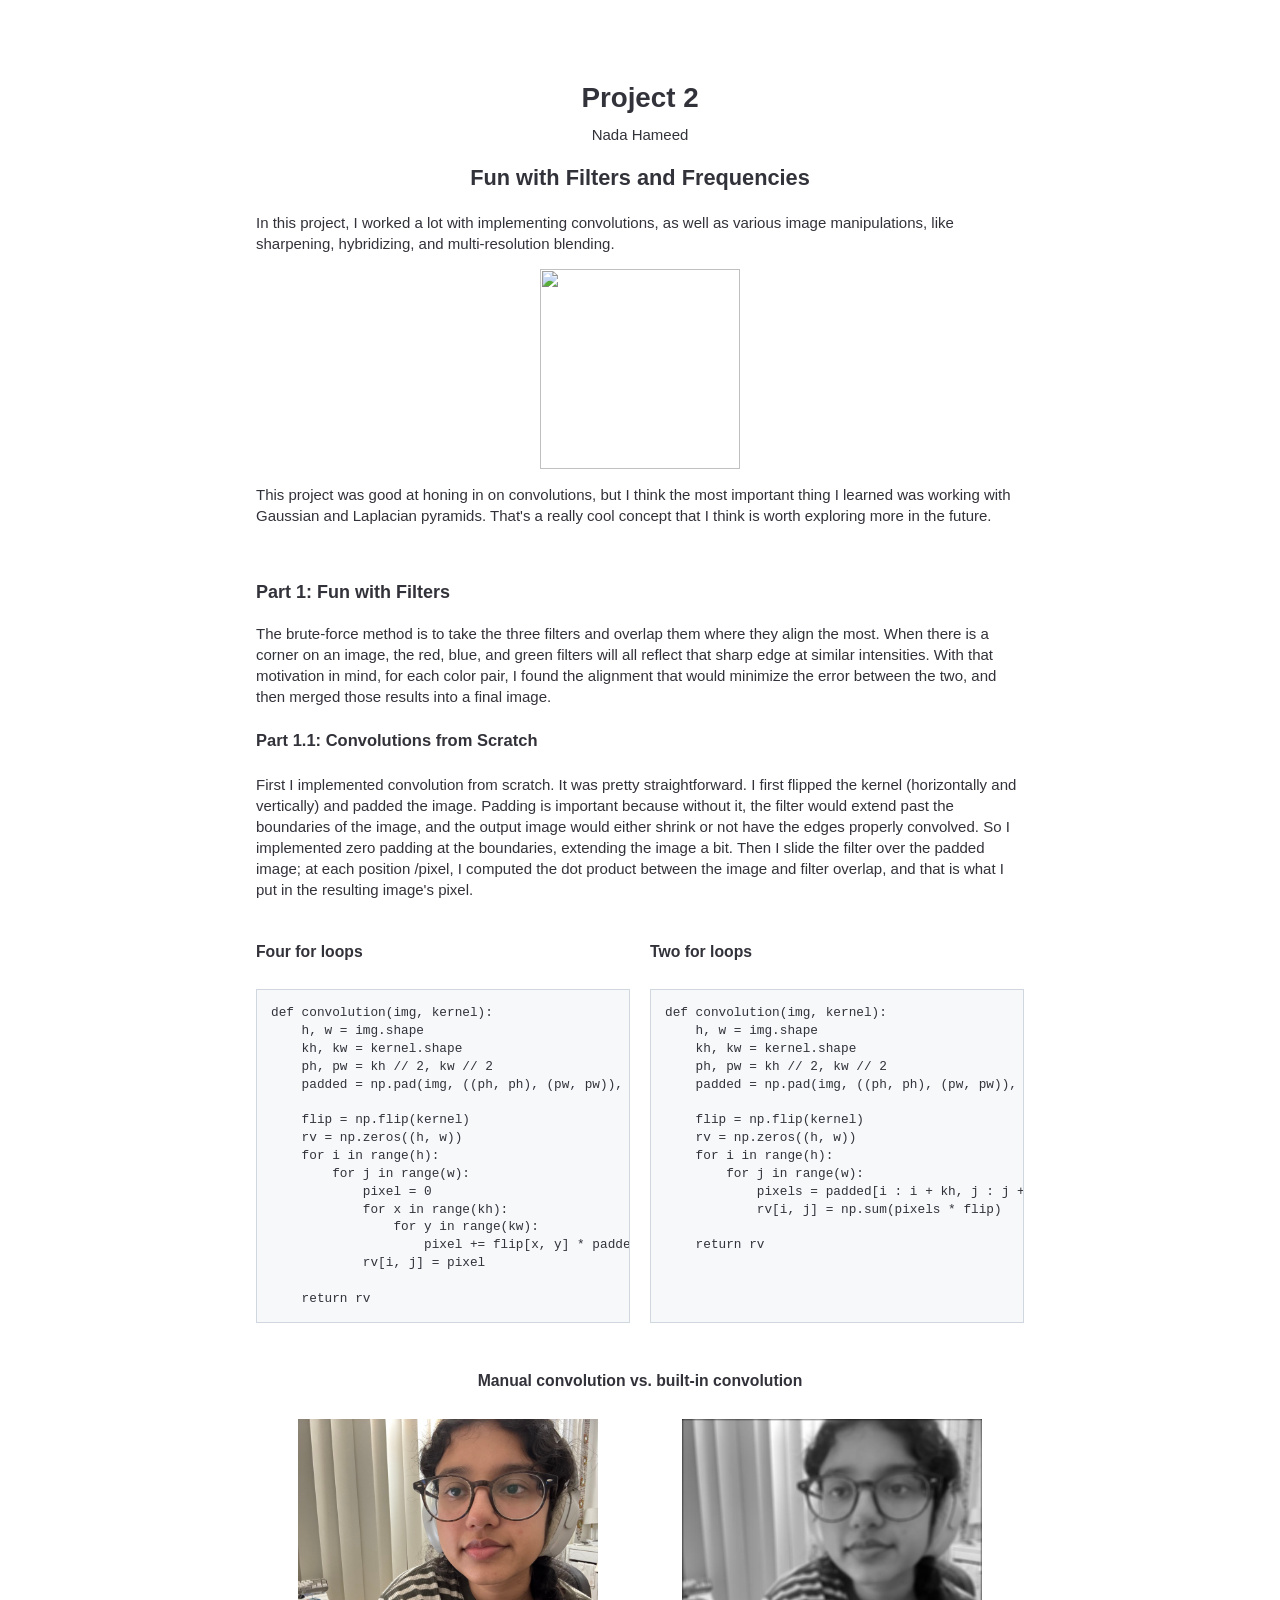
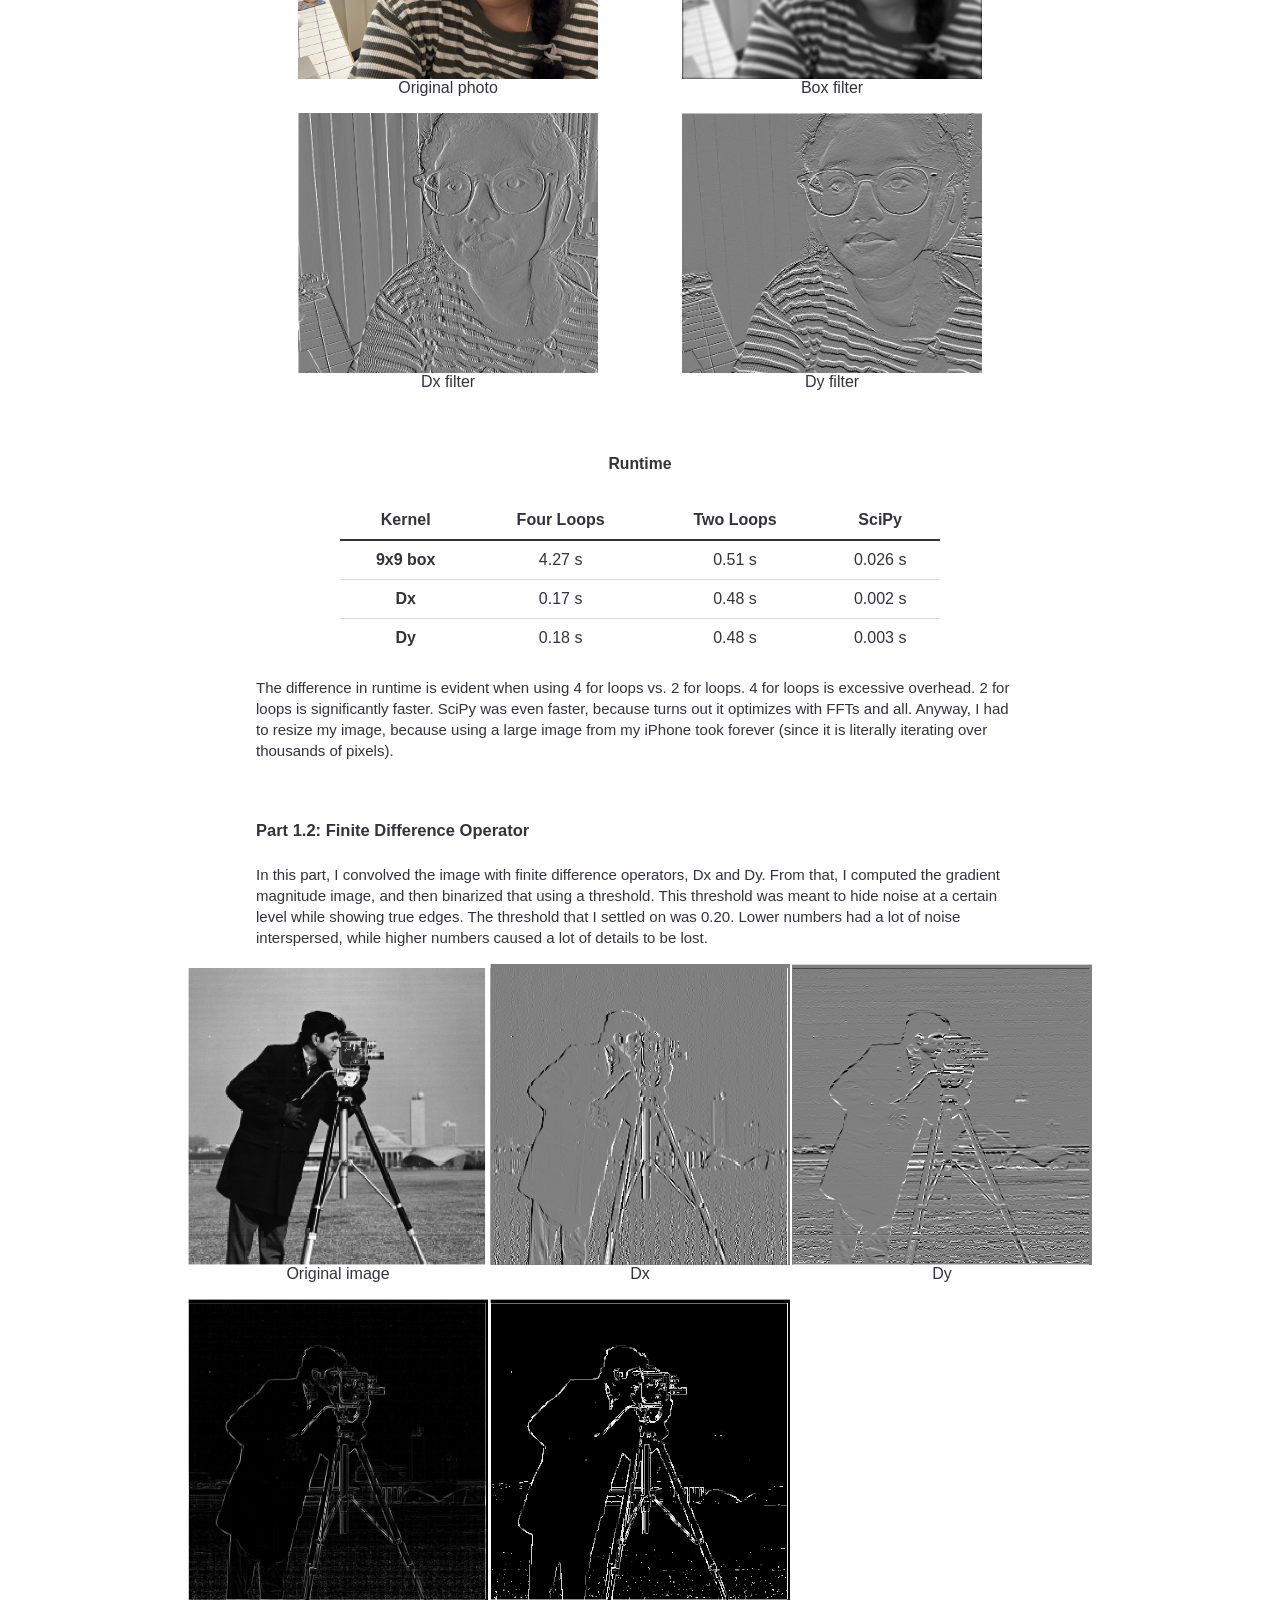
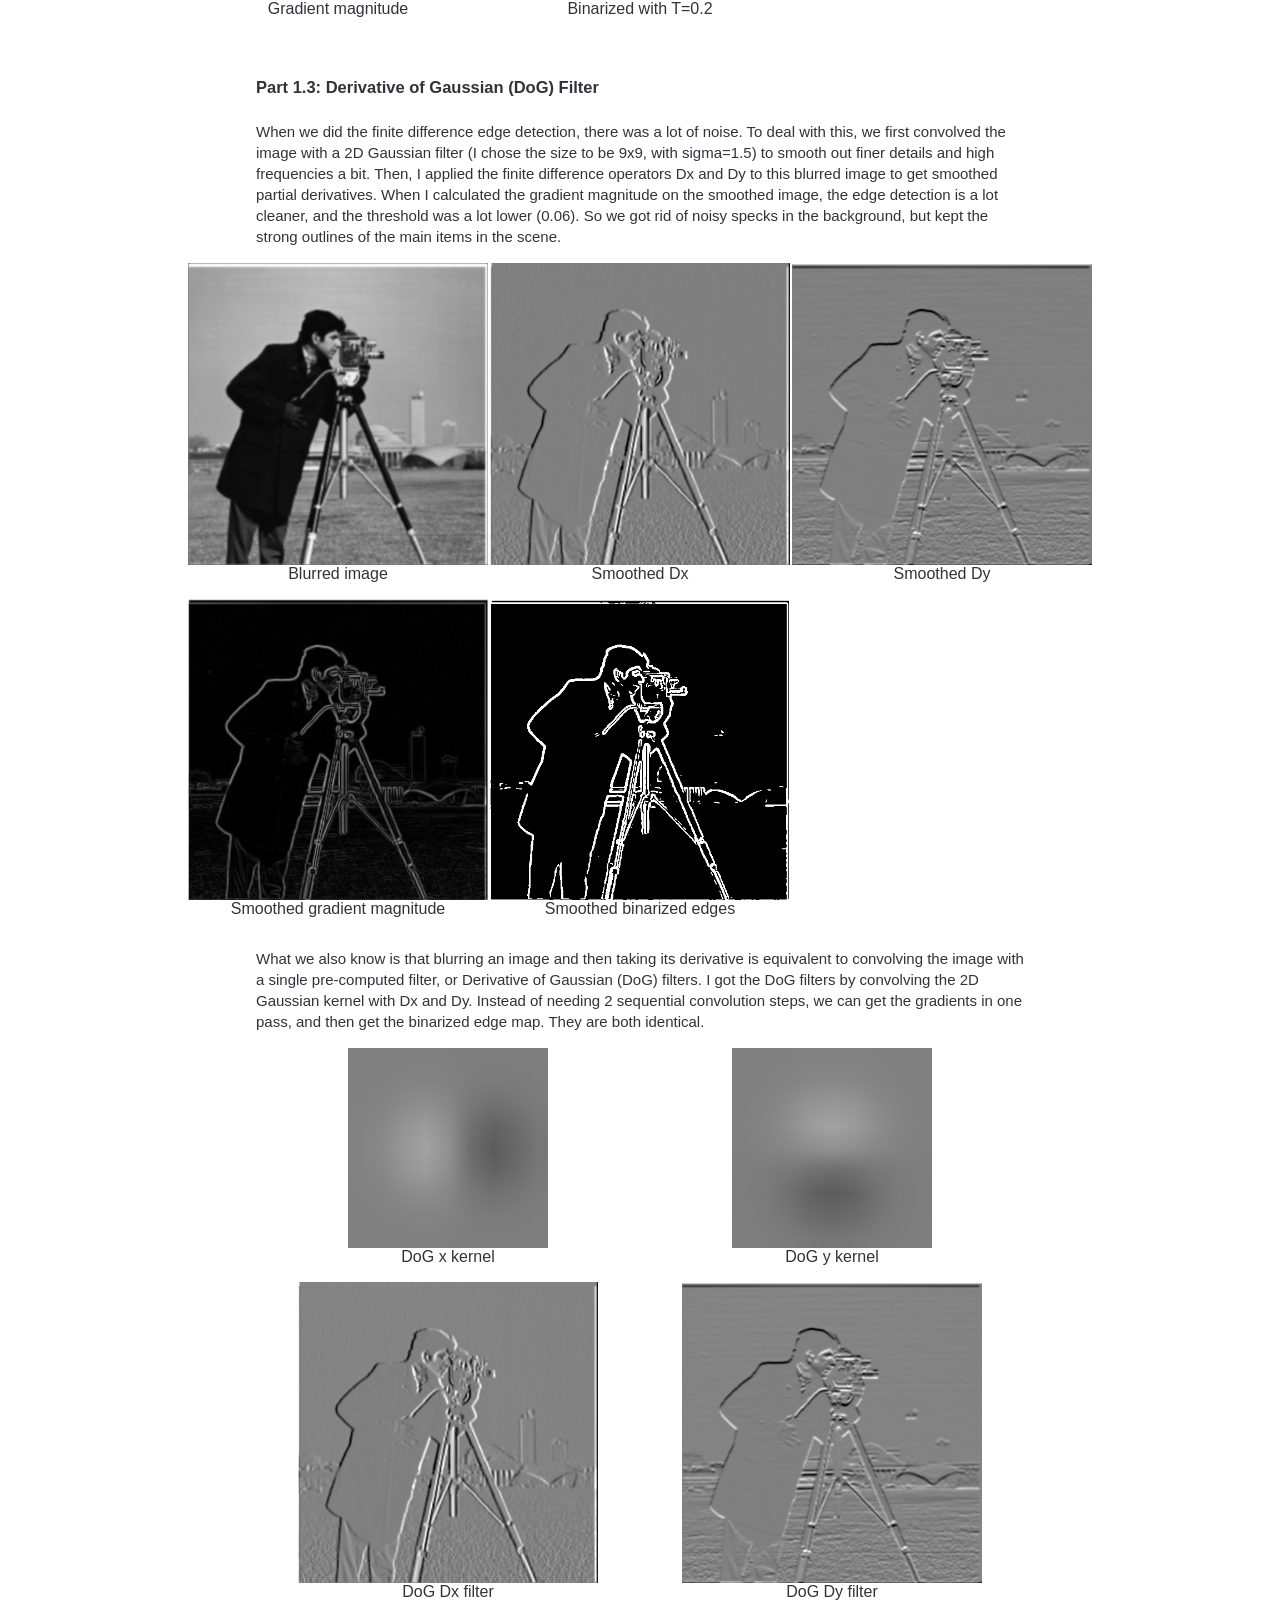
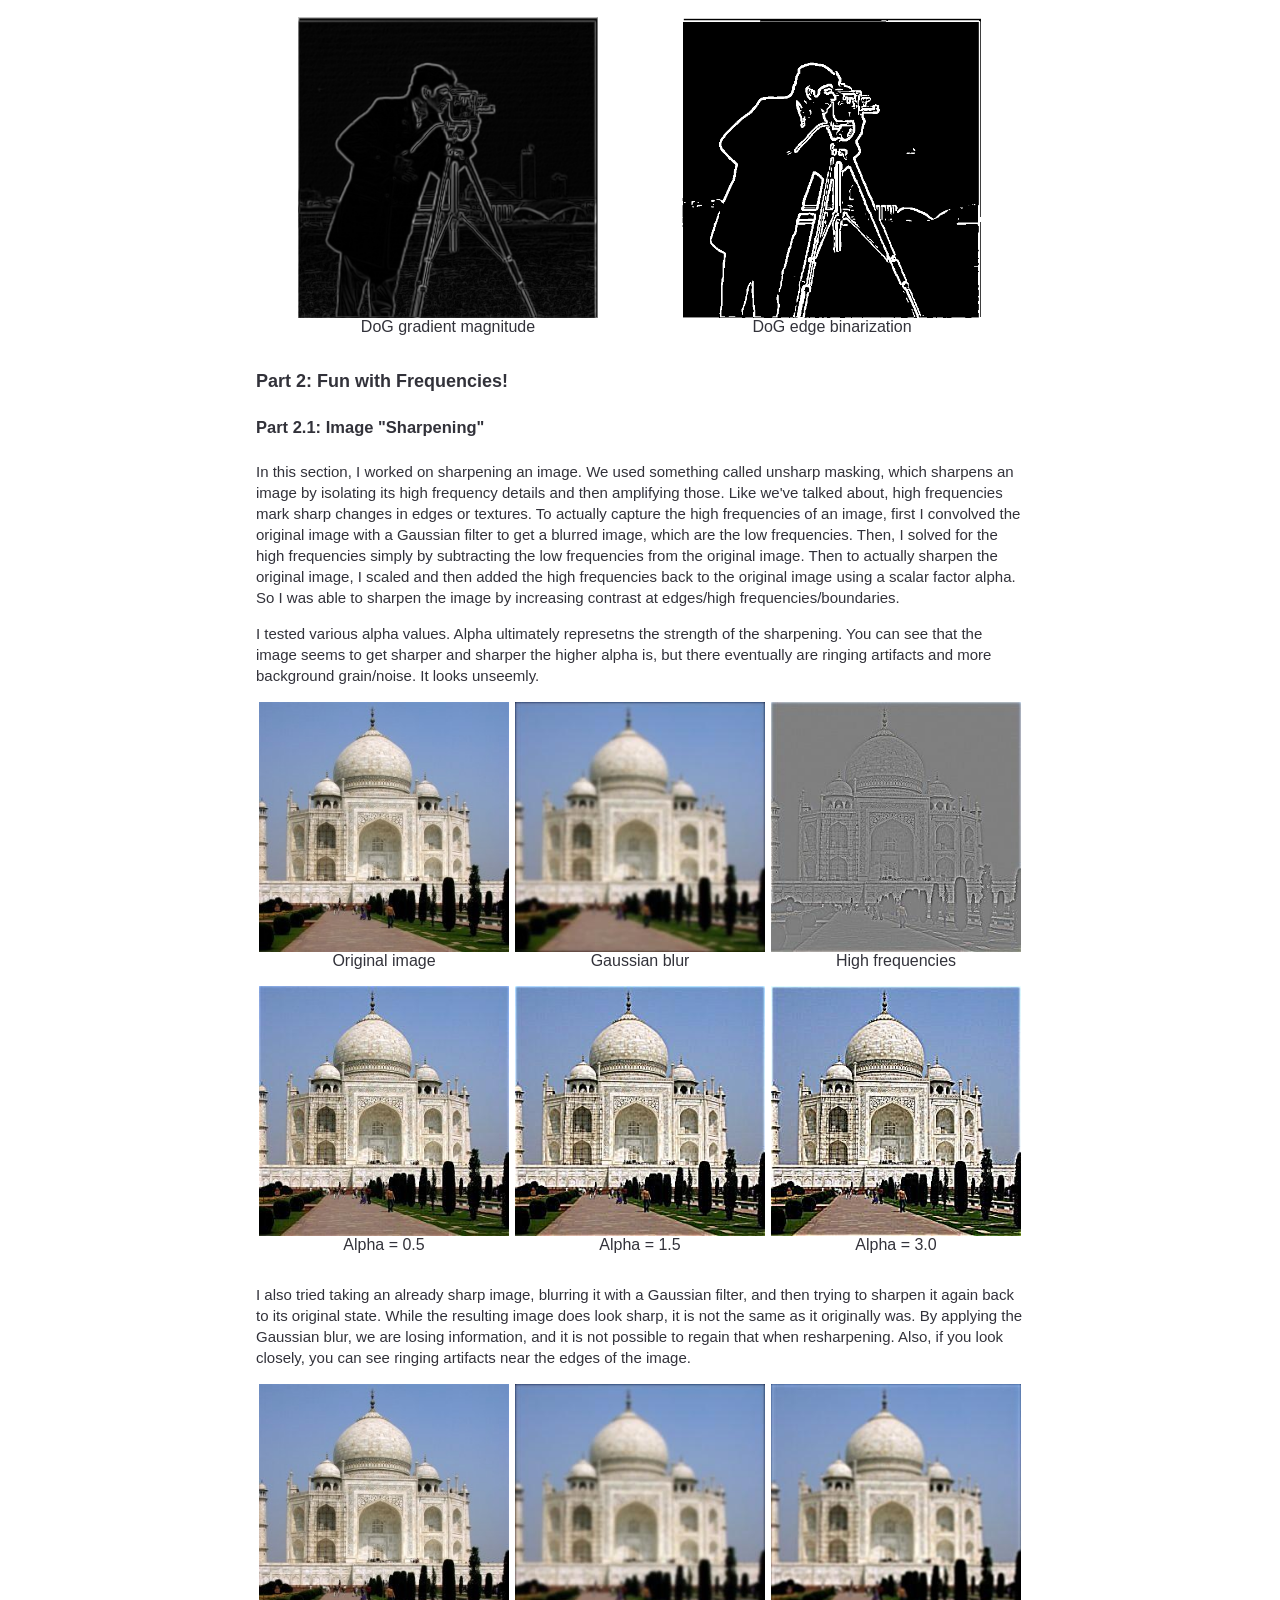
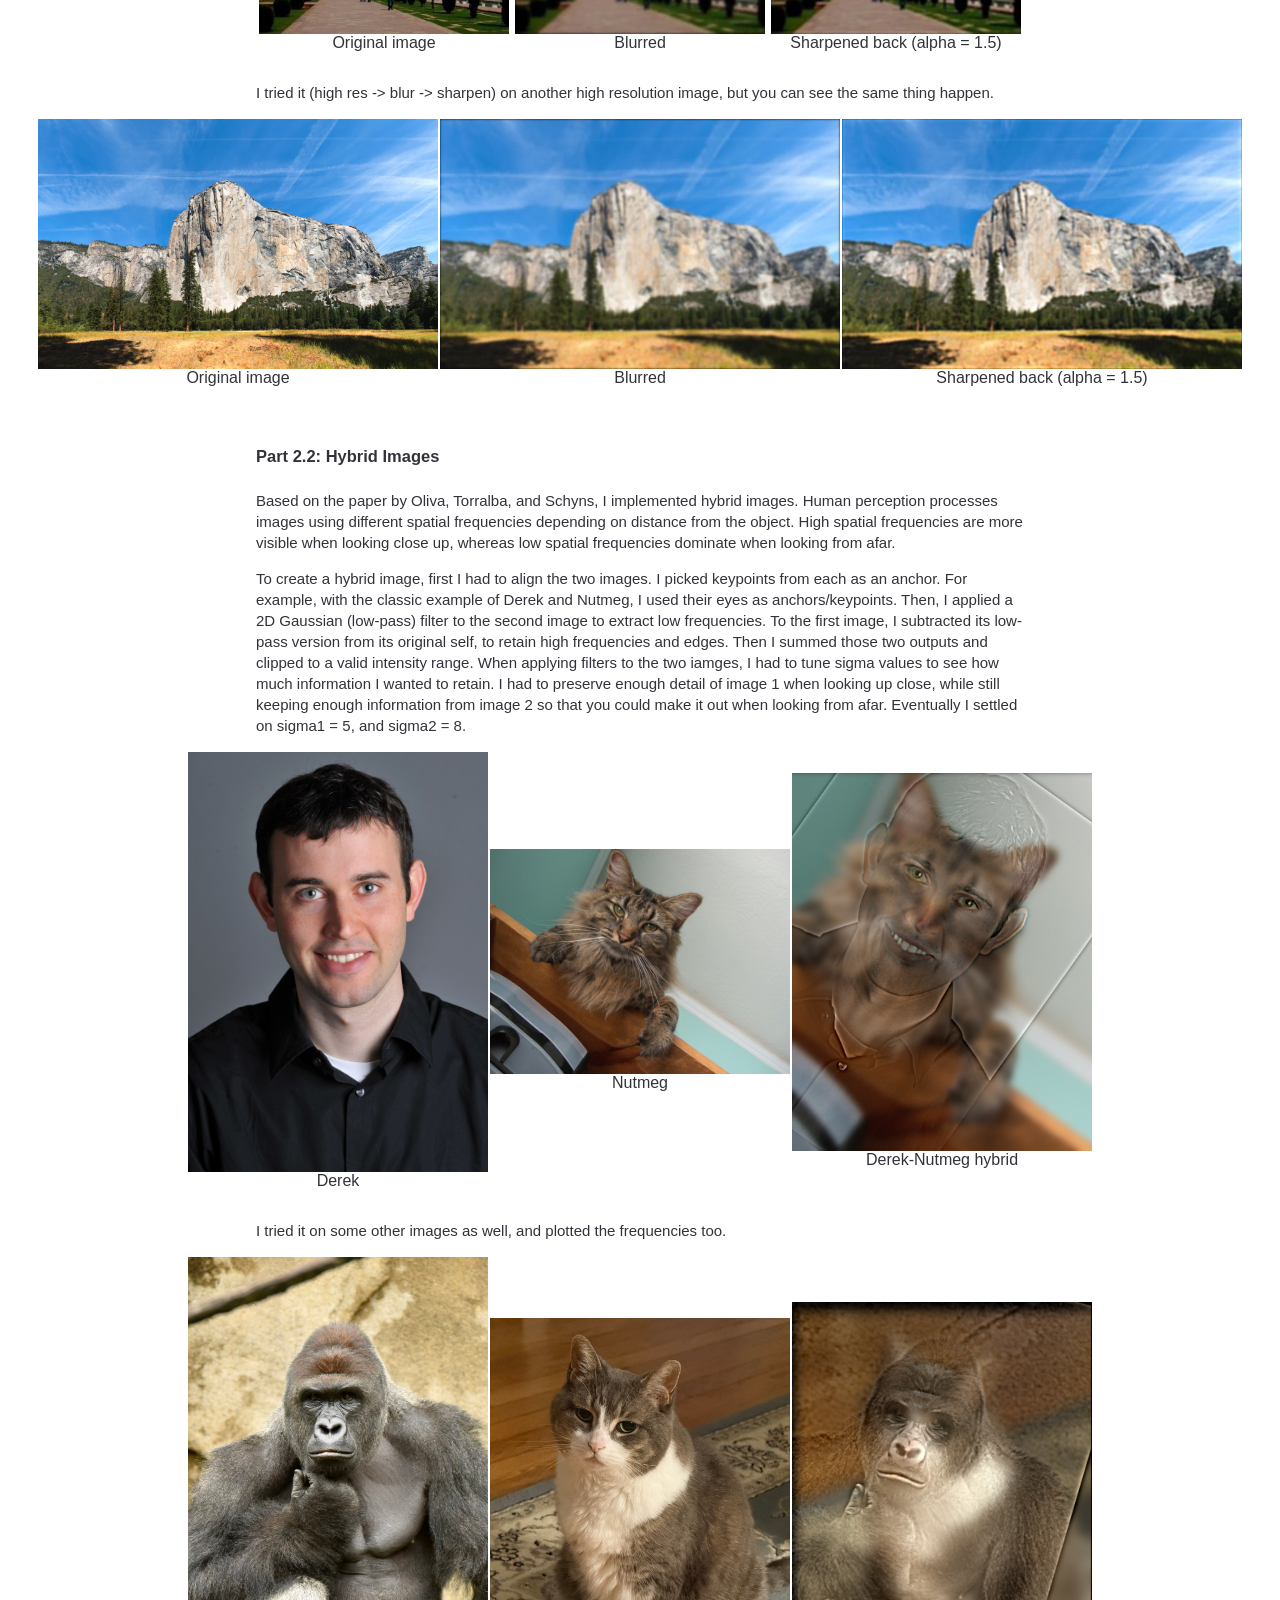
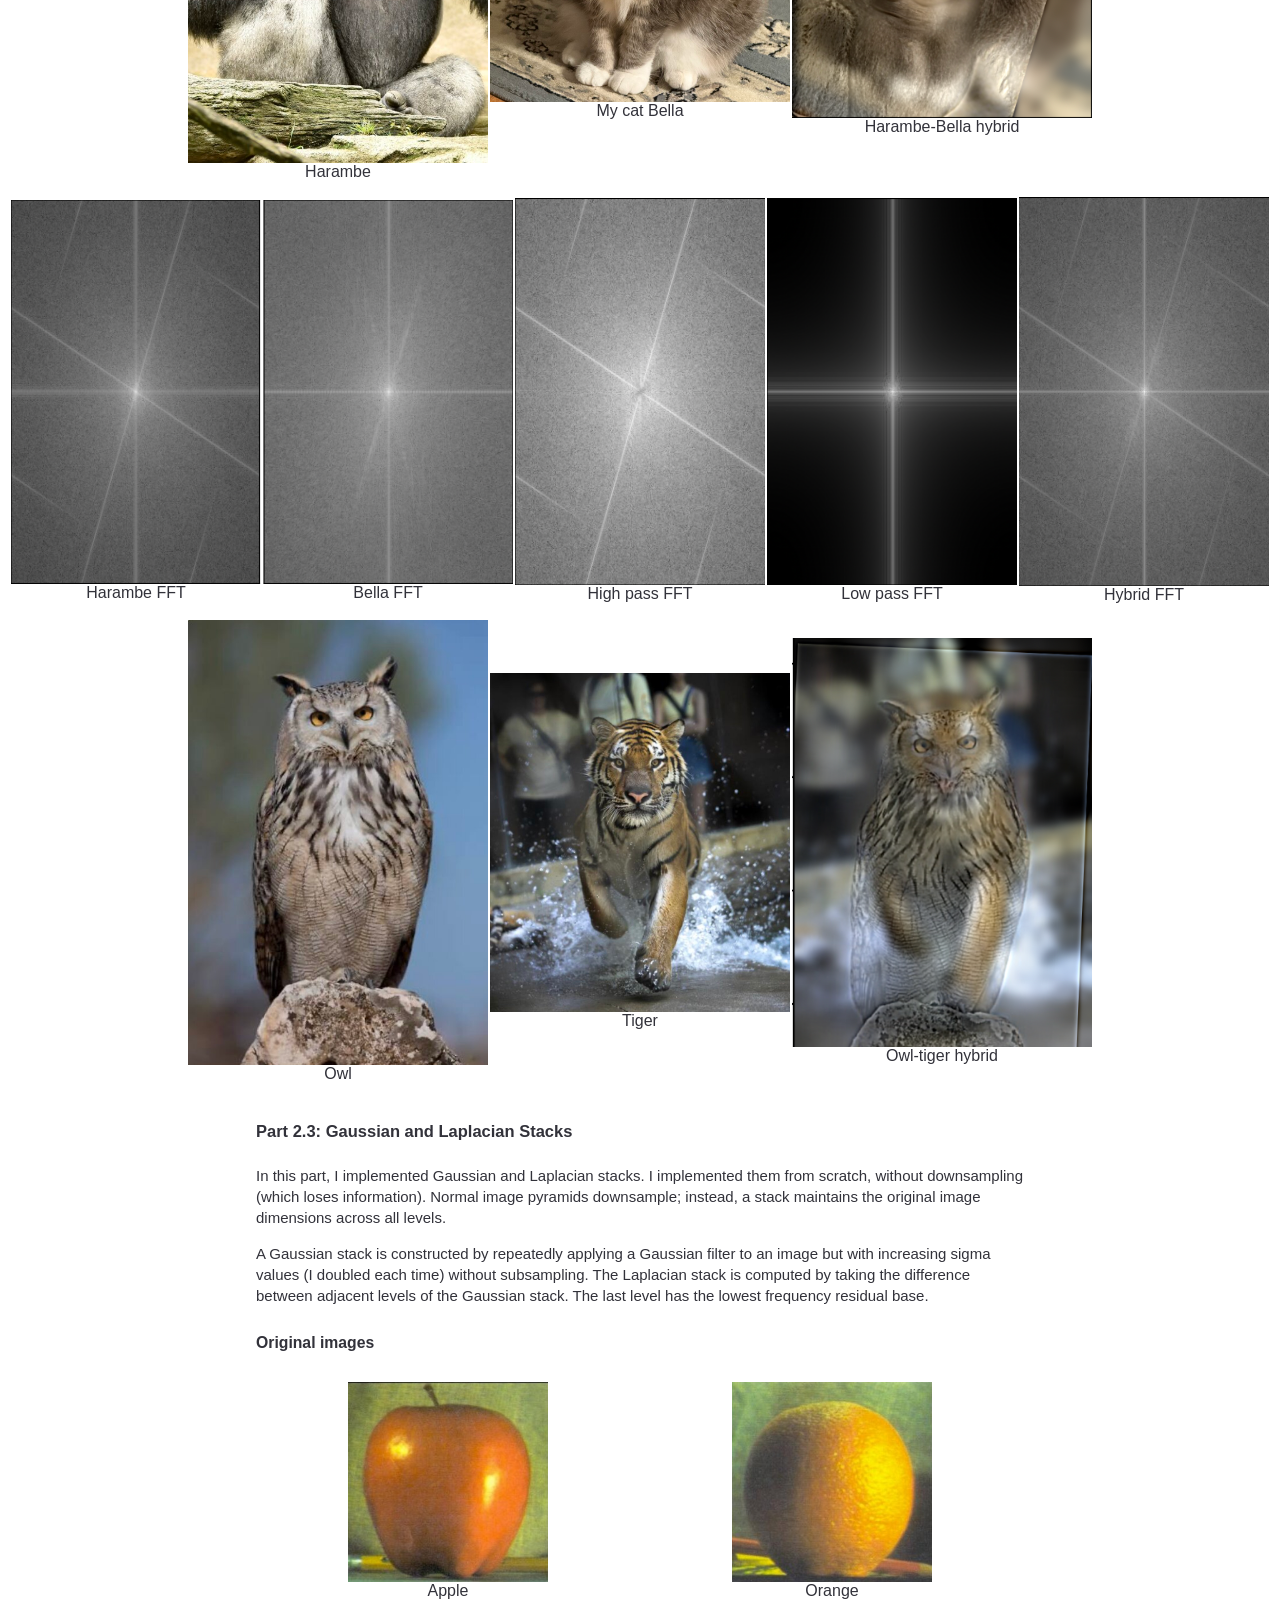
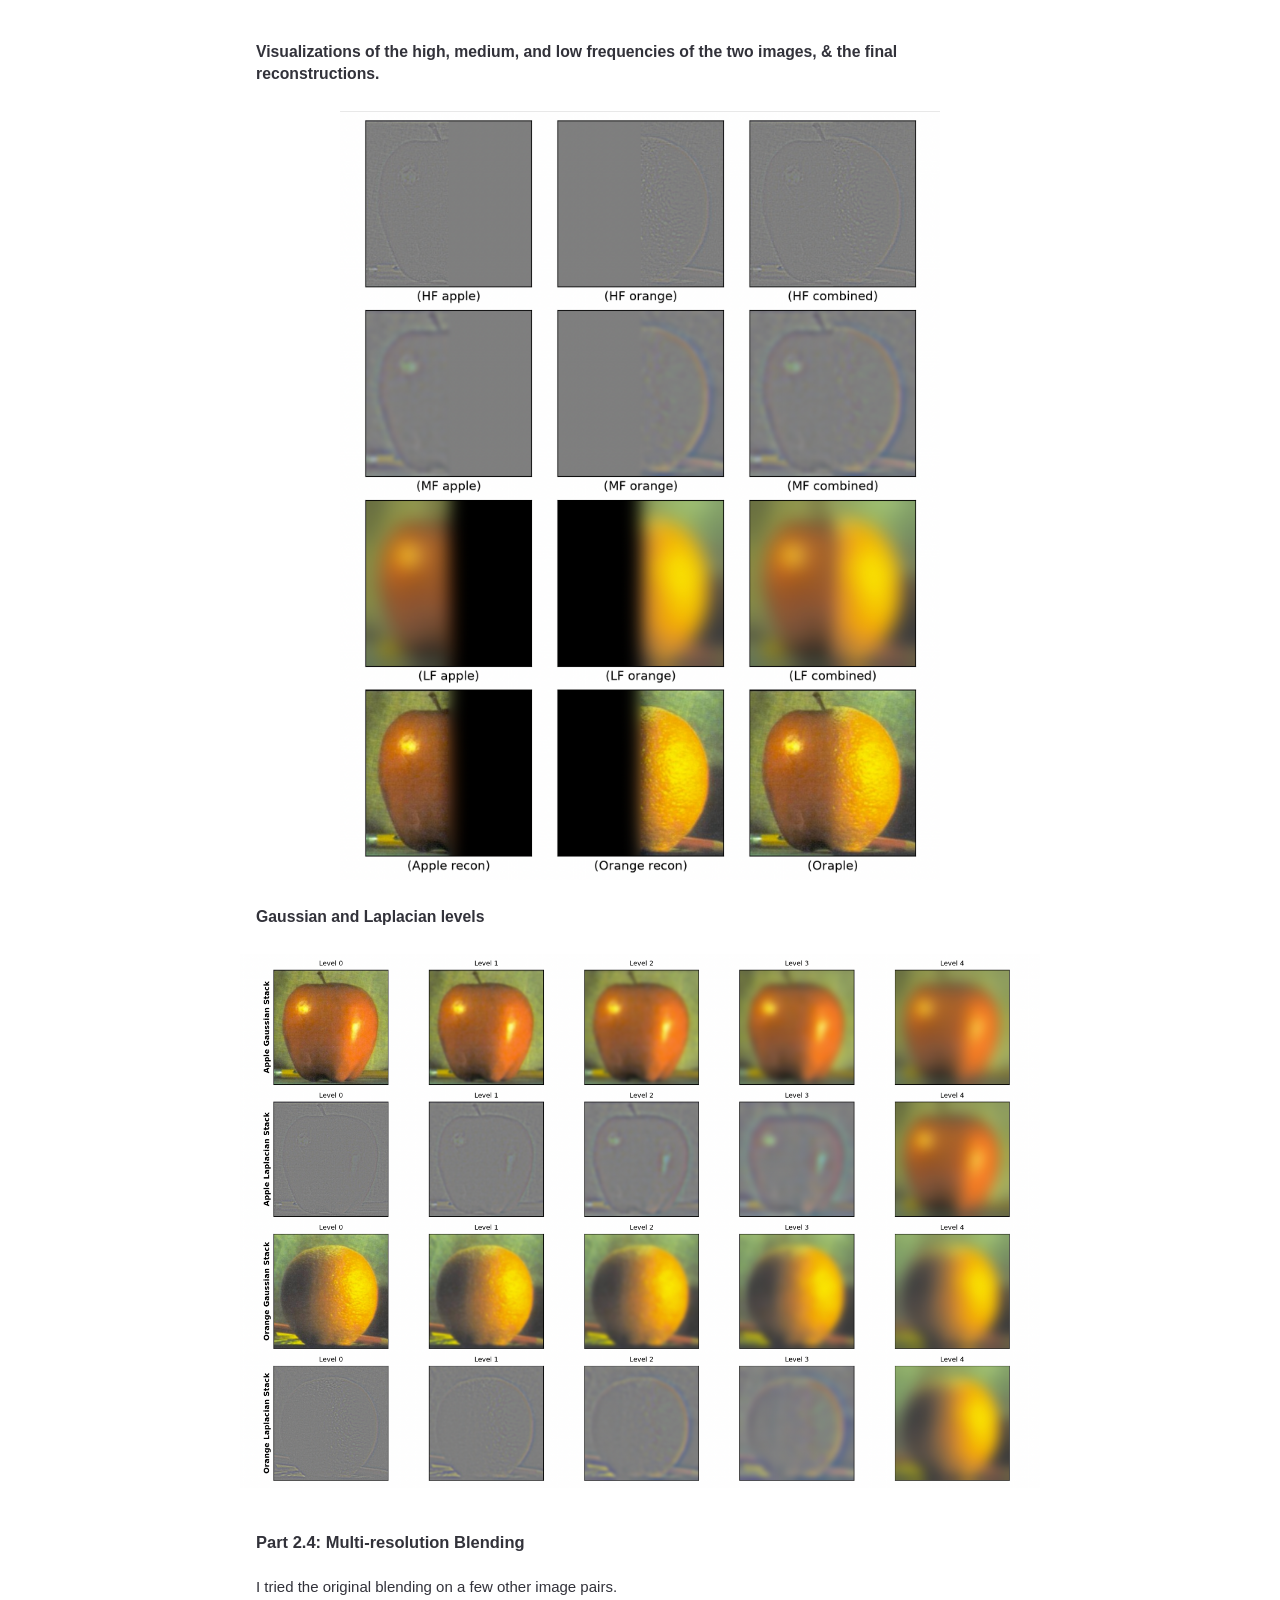
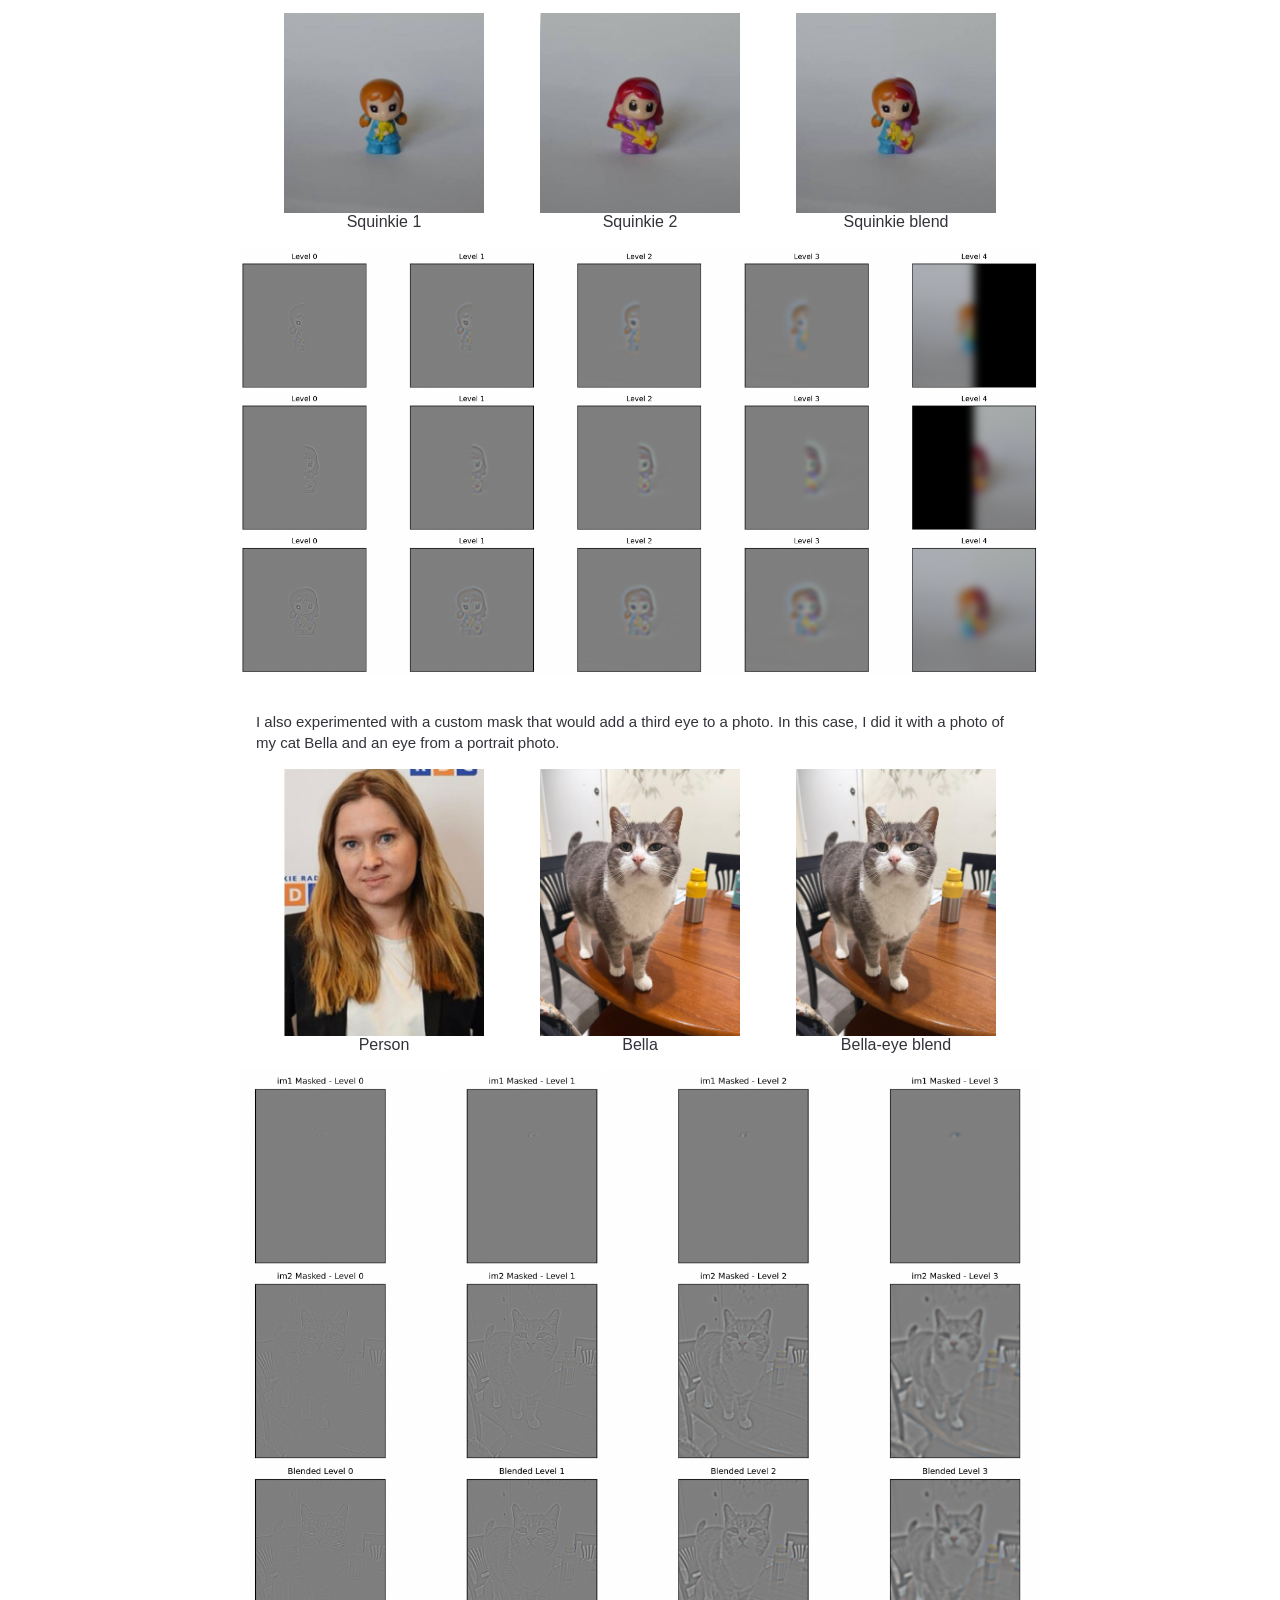
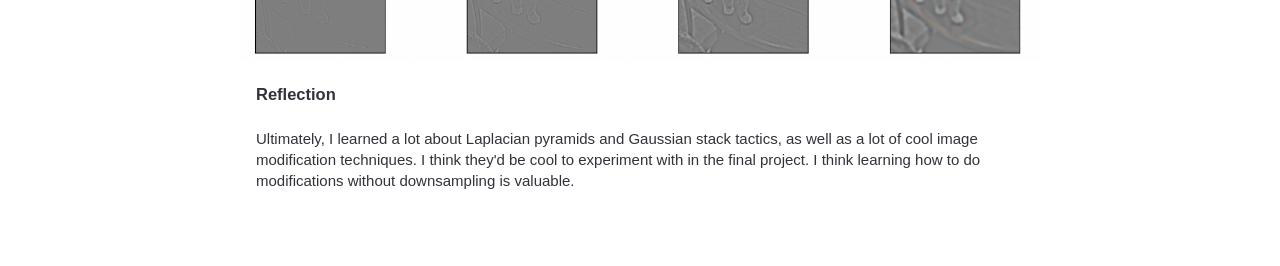
==== proj2/index.html @ ba97e649 "2" ====
<html>
    <head>
        <link rel="stylesheet" href="../styles.css">
        <style>

			.container {
				margin: 0 auto;
				padding: 60px 20%;
			}

			figure {
				text-align: center;
			}

			img {
				display: inline-block;
			}

		</style>
    </head>

    <body>
        <div class="container">
            <h1>Project 2</h1>
            <p class="author">Nada Hameed</p>
            <h2>Fun with Filters and Frequencies</h2>

            <p>In this project, I worked a lot with implementing convolutions, 
                as well as various image manipulations, like sharpening, 
                hybridizing, and multi-resolution blending.
            </p>

            <div style="display: flex; justify-content: center;">
                <img src="images/tobolsk.jpg" width="200px" />
            </div>

            <p>This project was good at honing in on convolutions, but I 
                think the most important thing I learned was working with 
                Gaussian and Laplacian pyramids. That's a really cool concept 
                that I think is worth exploring more in the future.
            </p>

            <br>
            
            <div>
                <h3>Part 1: Fun with Filters</h3>

                <p>The brute-force method is to take the three filters and overlap them 
                    where they align the most. When there is a corner on an image, the red, 
                    blue, and green filters will all reflect that sharp edge at similar 
                    intensities. With that motivation in mind, for each color pair, I found the 
                    alignment that would minimize the error between the two, and then merged 
                    those results into a final image.
                </p>

                <h4>Part 1.1: Convolutions from Scratch</h4>

                <p>First I implemented convolution from scratch. It was pretty 
                    straightforward. I first flipped the kernel (horizontally and 
                    vertically) and padded the image. 
                    Padding is important because without it, the filter would 
                    extend past the boundaries of the image, and the output image 
                    would either shrink or not have the edges properly convolved. So 
                    I implemented zero padding at the boundaries, extending the image 
                    a bit.
                    Then I slide the filter over the padded image; at each position
                    /pixel, I computed the dot product between the image and filter 
                    overlap, and that is what I put in the resulting image's pixel.
                </p>

                <div style="display: flex; gap: 20px;">

                    <div style="flex: 1; min-width: 0; display: flex; flex-direction: column;">
                        <h5>Four for loops</h5>
                        <pre style="margin: 0; flex: 1; height: 100%; box-sizing: border-box;"><code style="text-align: left; display: block;">def convolution(img, kernel):
    h, w = img.shape
    kh, kw = kernel.shape
    ph, pw = kh // 2, kw // 2
    padded = np.pad(img, ((ph, ph), (pw, pw)), mode='constant')

    flip = np.flip(kernel)
    rv = np.zeros((h, w))
    for i in range(h):
        for j in range(w):
            pixel = 0
            for x in range(kh):
                for y in range(kw):
                    pixel += flip[x, y] * padded[i + x, j + y]
            rv[i, j] = pixel

    return rv</code></pre>
                    </div>

                    <div style="flex: 1; min-width: 0; display: flex; flex-direction: column;">
                        <h5>Two for loops</h5>
                        <pre style="margin: 0; flex: 1; height: 100%; box-sizing: border-box;"><code style="text-align: left; display: block;">def convolution(img, kernel):
    h, w = img.shape
    kh, kw = kernel.shape
    ph, pw = kh // 2, kw // 2
    padded = np.pad(img, ((ph, ph), (pw, pw)), mode='constant')

    flip = np.flip(kernel)
    rv = np.zeros((h, w))
    for i in range(h):
        for j in range(w):
            pixels = padded[i : i + kh, j : j + kw]
            rv[i, j] = np.sum(pixels * flip)

    return rv</code></pre>
                    </div>

                </div>

                <br>

                <h5 style="text-align: center;">Manual convolution vs. built-in convolution</h5>
                <div style="display: flex; flex-direction: column; align-items: center;">
                    <table style="width: 100%; text-align: center; border-collapse: collapse;">
                        <tr>
                            <td style="text-align: center;">
                            <img src="images/1.1/portrait.jpg" width="300px"/>
                            <figcaption>Original photo</figcaption>
                            </td>
                            <td style="text-align: center;">
                            <img src="images/1.1/portrait_box.jpg" width="300px"/>
                            <figcaption>Box filter</figcaption>
                            </td>
                        </tr>
                        <tr>
                            <td style="text-align: center;">
                            <img src="images/1.1/portrait_Dx.jpg" width="300px"/>
                            <figcaption>Dx filter</figcaption>
                            </td>
                            <td style="text-align: center;">
                            <img src="images/1.1/portrait_Dy.jpg" width="300px"/>
                            <figcaption>Dy filter</figcaption>
                            </td>
                        </tr>
                    </table>
                </div>

                <br>

                <h5 style="text-align: center;">Runtime</h5>
                <div style="display: flex; justify-content: center; margin: 20px 0;">
                    <table style="border-collapse: collapse; width: 80%; max-width: 600px; text-align: center; font-family: sans-serif;">
                        <thead>
                            <tr style="border-bottom: 2px solid #333;">
                                <th style="padding: 10px;">Kernel</th>
                                <th style="padding: 10px;">Four Loops</th>
                                <th style="padding: 10px;">Two Loops</th>
                                <th style="padding: 10px;">SciPy</th>
                            </tr>
                        </thead>
                        <tbody>
                            <tr style="border-bottom: 1px solid #ddd;">
                                <td style="padding: 10px; font-weight: bold;">9x9 box</td>
                                <td style="padding: 10px;">4.27 s</td>
                                <td style="padding: 10px;">0.51 s</td>
                                <td style="padding: 10px;">0.026 s</td>
                            </tr>
                            <tr style="border-bottom: 1px solid #ddd;">
                                <td style="padding: 10px; font-weight: bold;">Dx</td>
                                <td style="padding: 10px;">0.17 s</td>
                                <td style="padding: 10px;">0.48 s</td>
                                <td style="padding: 10px;">0.002 s</td>
                            </tr>
                            <tr>
                                <td style="padding: 10px; font-weight: bold;">Dy</td>
                                <td style="padding: 10px;">0.18 s</td>
                                <td style="padding: 10px;">0.48 s</td>
                                <td style="padding: 10px;">0.003 s</td>
                            </tr>
                        </tbody>
                    </table>
                </div>

                <p>The difference in runtime is evident when using 4 for loops vs. 2 for loops. 
                    4 for loops is excessive overhead. 2 for loops is significantly faster. SciPy 
                    was even faster, because turns out it optimizes with FFTs and all. Anyway, I 
                    had to resize my image, because using a large image from my iPhone took forever 
                    (since it is literally iterating over thousands of pixels).
                </p>

                <br>
                <h4>Part 1.2: Finite Difference Operator</h4>

                <p>In this part, I convolved the image with finite difference operators, Dx and Dy. From that, 
                    I computed the gradient magnitude image, and then binarized that using a threshold. This 
                    threshold was meant to hide noise at a certain level while showing true edges. The 
                    threshold that I settled on was 0.20. Lower numbers had a lot of noise interspersed, while 
                    higher numbers caused a lot of details to be lost.
                </p>

                <div style="display: flex; flex-direction: column; align-items: center;">
                    <table style="width: 100%; text-align: center; border-collapse: collapse;">
                        <tr>
                            <td style="text-align: center;">
                            <img src="images/1.2/cameraman.png" width="300px"/>
                            <figcaption>Original image</figcaption>
                            </td>
                            <td style="text-align: center; padding-bottom: 15px;">
                            <img src="images/1.2/cameraman_dx.png" width="300px"/>
                            <figcaption>Dx</figcaption>
                            </td>
                            <td style="text-align: center; padding-bottom: 15px;">
                            <img src="images/1.2/cameraman_dy.png" width="300px"/>
                            <figcaption>Dy</figcaption>
                            </td>
                        </tr>

                        <tr>
                            <td style="text-align: center;">
                            <img src="images/1.2/cameraman_gradient.png" width="300px"/>
                            <figcaption>Gradient magnitude</figcaption>
                            </td>
                            <td style="text-align: center;">
                            <img src="images/1.2/cameraman_edges.png" width="300px"/>
                            <figcaption>Binarized with T=0.2</figcaption>
                            </td>
                        </tr>
                    </table>
                </div>

                <br>
                <h4>Part 1.3: Derivative of Gaussian (DoG) Filter</h4>

                <p>When we did the finite difference edge detection, there was a lot 
                    of noise. To deal with this, we first convolved the image with a 
                    2D Gaussian filter (I chose the size to be 9x9, with sigma=1.5) 
                    to smooth out finer details and high frequencies a bit. Then, I 
                    applied the finite difference operators Dx and Dy to this blurred 
                    image to get smoothed partial derivatives. When I calculated the 
                    gradient magnitude on the smoothed image, the edge detection is a 
                    lot cleaner, and the threshold was a lot lower (0.06). So we got 
                    rid of noisy specks in the background, but kept the strong outlines 
                    of the main items in the scene.
                </p>

                <div style="display: flex; flex-direction: column; align-items: center;">
                    <table style="width: 100%; text-align: center; border-collapse: collapse;">
                        <tr>
                            <td style="text-align: center;">
                            <img src="images/1.3/cameraman_blurred.png" width="300px"/>
                            <figcaption>Blurred image</figcaption>
                            </td>
                            <td style="text-align: center; padding-bottom: 15px;">
                            <img src="images/1.3/cameraman_dx_smooth.png" width="300px"/>
                            <figcaption>Smoothed Dx</figcaption>
                            </td>
                            <td style="text-align: center; padding-bottom: 15px;">
                            <img src="images/1.3/cameraman_dy_smooth.png" width="300px"/>
                            <figcaption>Smoothed Dy</figcaption>
                            </td>
                        </tr>

                        <tr>
                            <td style="text-align: center;">
                            <img src="images/1.3/cameraman_mag_smooth.png" width="300px"/>
                            <figcaption>Smoothed gradient magnitude</figcaption>
                            </td>
                            <td style="text-align: center; padding-bottom: 15px;">
                            <img src="images/1.3/cameraman_edges_smooth.png" width="300px"/>
                            <figcaption>Smoothed binarized edges</figcaption>
                            </td>
                        </tr>
                    </table>
                </div>

                <p>What we also know is that blurring an image and then taking its 
                    derivative is equivalent to convolving the image with a single 
                    pre-computed filter, or Derivative of Gaussian (DoG) filters. I 
                    got the DoG filters by convolving the 2D Gaussian kernel with Dx 
                    and Dy. Instead of needing 2 sequential convolution steps, we can 
                    get the gradients in one pass, and then get the binarized edge map. 
                    They are both identical.
                </p>

                <div style="display: flex; flex-direction: column; align-items: center;">
                    <table style="width: 100%; text-align: center; border-collapse: collapse;">
                        <tr>
                            <td style="text-align: center;">
                            <img src="images/1.3/dog_x_kernel.png" width="200px"/>
                            <figcaption>DoG x kernel</figcaption>
                            </td>
                            <td style="text-align: center; padding-bottom: 15px;">
                            <img src="images/1.3/dog_y_kernel.png" width="200px"/>
                            <figcaption>DoG y kernel</figcaption>
                            </td>
                        </tr>
                        <tr>
                            <td style="text-align: center;">
                            <img src="images/1.3/cameraman_dog_dx.png" width="300px"/>
                            <figcaption>DoG Dx filter</figcaption>
                            </td>
                            <td style="text-align: center; padding-bottom: 15px;">
                            <img src="images/1.3/cameraman_dog_dy.png" width="300px"/>
                            <figcaption>DoG Dy filter</figcaption>
                            </td>
                        </tr>
                    </table>
                </div>

                <div style="display: flex; flex-direction: column; align-items: center;">
                    <table style="width: 100%; text-align: center; border-collapse: collapse;">
                        <tr>
                            <td style="text-align: center;">
                            <img src="images/1.3/cameraman_mag_dog.png" width="300px"/>
                            <figcaption>DoG gradient magnitude</figcaption>
                            </td>
                            <td style="text-align: center; padding-bottom: 15px;">
                            <img src="images/1.3/cameraman_edges_dog.png" width="300px"/>
                            <figcaption>DoG edge binarization</figcaption>
                            </td>
                        </tr>
                    </table>
                </div>


            </div>

            <div>
                <h3>Part 2: Fun with Frequencies!</h3>

                <h4>Part 2.1: Image "Sharpening"</h4>

                <p>In this section, I worked on sharpening an image. We used 
                    something called unsharp masking, which sharpens an image by 
                    isolating its high frequency details and then amplifying those. 
                    Like we've talked about, high frequencies mark sharp changes in edges 
                    or textures. To actually capture the high frequencies of an image, 
                    first I convolved the original image with a Gaussian filter to get 
                    a blurred image, which are the low frequencies. Then, I solved for 
                    the high frequencies simply by subtracting the low frequencies 
                    from the original image. Then to actually sharpen the original image, 
                    I scaled and then added the high frequencies back to the original image 
                    using a scalar factor alpha. So I was able to sharpen the image by 
                    increasing contrast at edges/high frequencies/boundaries.
                </p>

                <p>I tested various alpha values. Alpha ultimately represetns the strength 
                    of the sharpening. You can see that the image seems to get sharper and 
                    sharper the higher alpha is, but there eventually are ringing artifacts 
                    and more background grain/noise. It looks unseemly.
                </p>

                <div style="display: flex; flex-direction: column; align-items: center;">
                    <table style="width: 100%; text-align: center; border-collapse: collapse;">
                        <tr>
                            <td style="text-align: center;">
                            <img src="images/2.1/taj.jpg" width="250px"/>
                            <figcaption>Original image</figcaption>
                            </td>
                            <td style="text-align: center; padding-bottom: 15px;">
                            <img src="images/2.1/taj_blurred.jpg" width="250px"/>
                            <figcaption>Gaussian blur</figcaption>
                            </td>
                            <td style="text-align: center; padding-bottom: 15px;">
                            <img src="images/2.1/taj_high.jpg" width="250px"/>
                            <figcaption>High frequencies</figcaption>
                            </td>
                        </tr>
                        <tr>
                            <td style="text-align: center;">
                            <img src="images/2.1/taj_sharp_0.5.jpg" width="250px"/>
                            <figcaption>Alpha = 0.5</figcaption>
                            </td>
                            <td style="text-align: center; padding-bottom: 15px;">
                            <img src="images/2.1/taj_sharp_1.5.jpg" width="250px"/>
                            <figcaption>Alpha = 1.5</figcaption>
                            </td>
                            <td style="text-align: center; padding-bottom: 15px;">
                            <img src="images/2.1/taj_sharp_3.0.jpg" width="250px"/>
                            <figcaption>Alpha = 3.0</figcaption>
                            </td>
                        </tr>
                    </table>
                </div>

                <p>I also tried taking an already sharp image, blurring it with a Gaussian 
                    filter, and then trying to sharpen it again back to its original state. 
                    While the resulting image does look sharp, it is not the same as it 
                    originally was. By applying the Gaussian blur, we are losing information, 
                    and it is not possible to regain that when resharpening. Also, if you 
                    look closely, you can see ringing artifacts near the edges of the image.
                </p>

                <div style="display: flex; flex-direction: column; align-items: center;">
                    <table style="width: 100%; text-align: center; border-collapse: collapse;">
                        <tr>
                            <td style="text-align: center;">
                            <img src="images/2.1/taj.jpg" width="250px"/>
                            <figcaption>Original image</figcaption>
                            </td>
                            <td style="text-align: center; padding-bottom: 15px;">
                            <img src="images/2.1/taj_blur.jpg" width="250px"/>
                            <figcaption>Blurred</figcaption>
                            </td>
                            <td style="text-align: center; padding-bottom: 15px;">
                            <img src="images/2.1/taj_blur_sharp.jpg" width="250px"/>
                            <figcaption>Sharpened back (alpha = 1.5)</figcaption>
                            </td>
                        </tr>
                    </table>
                </div>

                <p>I tried it (high res -> blur -> sharpen) on another high resolution 
                    image, but you can see the same thing happen.
                </p>
                <div style="display: flex; flex-direction: column; align-items: center;">
                    <table style="width: 100%; text-align: center; border-collapse: collapse;">
                        <tr>
                            <td style="text-align: center;">
                            <img src="images/2.1/yosemite.jpg" width="400px"/>
                            <figcaption>Original image</figcaption>
                            </td>
                            <td style="text-align: center; padding-bottom: 15px;">
                            <img src="images/2.1/yosemite_blur.jpg" width="400px"/>
                            <figcaption>Blurred</figcaption>
                            </td>
                            <td style="text-align: center; padding-bottom: 15px;">
                            <img src="images/2.1/yosemite_blur_sharp.jpg" width="400px"/>
                            <figcaption>Sharpened back (alpha = 1.5)</figcaption>
                            </td>
                        </tr>
                    </table>
                </div>

                <br>
                <h4>Part 2.2: Hybrid Images</h4>

                <p>Based on the paper by Oliva, Torralba, and Schyns, 
                    I implemented hybrid images. Human perception processes 
                    images using different spatial frequencies depending 
                    on distance from the object. High spatial frequencies 
                    are more visible when looking close up, whereas low 
                    spatial frequencies dominate when looking from afar.
                </p>

                <p>To create a hybrid image, first I had to align the two 
                    images. I picked keypoints from each as an anchor. For 
                    example, with the classic example of Derek and Nutmeg, 
                    I used their eyes as anchors/keypoints. Then, I applied 
                    a 2D Gaussian (low-pass) filter to the second image to 
                    extract low frequencies. To the first image, I subtracted 
                    its low-pass version from its original self, to retain 
                    high frequencies and edges. Then I summed those two outputs 
                    and clipped to a valid intensity range. When applying filters 
                    to the two iamges, I had to tune sigma values to see how much 
                    information I wanted to retain. I had to preserve enough detail 
                    of image 1 when looking up close, while still keeping enough 
                    information from image 2 so that you could make it out when 
                    looking from afar. Eventually I settled on sigma1 = 5, and 
                    sigma2 = 8.
                </p>

                <div style="display: flex; flex-direction: column; align-items: center;">
                    <table style="width: 100%; text-align: center; border-collapse: collapse;">
                        <tr>
                            <td style="text-align: center;">
                            <img src="images/2.2/DerekPicture.jpg" width="300px"/>
                            <figcaption>Derek</figcaption>
                            </td>
                            <td style="text-align: center; padding-bottom: 15px;">
                            <img src="images/2.2/nutmeg.jpg" width="300px"/>
                            <figcaption>Nutmeg</figcaption>
                            </td>
                            <td style="text-align: center; padding-bottom: 15px;">
                            <img src="images/2.2/derek_nutmeg.png" width="300px"/>
                            <figcaption>Derek-Nutmeg hybrid</figcaption>
                            </td>
                        </tr>
                    </table>
                </div>

                <p>I tried it on some other images as well, and plotted the 
                    frequencies too.
                </p>

                <div style="display: flex; flex-direction: column; align-items: center;">
                    <table style="width: 100%; text-align: center; border-collapse: collapse;">
                        <tr>
                            <td style="text-align: center;">
                            <img src="images/2.2/harambe.jpg" width="300px"/>
                            <figcaption>Harambe</figcaption>
                            </td>
                            <td style="text-align: center; padding-bottom: 15px;">
                            <img src="images/2.2/cat2.jpg" width="300px"/>
                            <figcaption>My cat Bella</figcaption>
                            </td>
                            <td style="text-align: center; padding-bottom: 15px;">
                            <img src="images/2.2/cat_harambe.png" width="300px"/>
                            <figcaption>Harambe-Bella hybrid</figcaption>
                            </td>
                        </tr>
                    </table>
                </div>

                <div style="display: flex; flex-direction: column; align-items: center;">
                    <table style="width: 100%; text-align: center; border-collapse: collapse;">
                        <tr>
                            <td style="text-align: center;">
                            <img src="images/2.2/input1_fft_harambe.png" width="250px"/>
                            <figcaption>Harambe FFT</figcaption>
                            </td>
                            <td style="text-align: center; padding-bottom: 15px;">
                            <img src="images/2.2/input2_fft_bella.png" width="250px"/>
                            <figcaption>Bella FFT</figcaption>
                            </td>
                            <td style="text-align: center;">
                            <img src="images/2.2/high_pass_fft.png" width="250px"/>
                            <figcaption>High pass FFT</figcaption>
                            </td>
                            <td style="text-align: center; padding-bottom: 15px;">
                            <img src="images/2.2/low_pass_fft.png" width="250px"/>
                            <figcaption>Low pass FFT</figcaption>
                            </td>
                            <td style="text-align: center; padding-bottom: 15px;">
                            <img src="images/2.2/hybrid_fft.png" width="250px"/>
                            <figcaption>Hybrid FFT</figcaption>
                            </td>
                        </tr>
                    </table>
                </div>

                <div style="display: flex; flex-direction: column; align-items: center;">
                    <table style="width: 100%; text-align: center; border-collapse: collapse;">
                        <tr>
                            <td style="text-align: center;">
                            <img src="images/2.2/owl.jpg" width="300px"/>
                            <figcaption>Owl</figcaption>
                            </td>
                            <td style="text-align: center; padding-bottom: 15px;">
                            <img src="images/2.2/tiger.jpg" width="300px"/>
                            <figcaption>Tiger</figcaption>
                            </td>
                            <td style="text-align: center; padding-bottom: 15px;">
                            <img src="images/2.2/owl_tiger.png" width="300px"/>
                            <figcaption>Owl-tiger hybrid</figcaption>
                            </td>
                        </tr>
                    </table>
                </div>


                <h4>Part 2.3: Gaussian and Laplacian Stacks</h4>

                <p>In this part, I implemented Gaussian and Laplacian stacks. 
                    I implemented them from scratch, without downsampling (which 
                    loses information). Normal image pyramids downsample; 
                    instead, a stack maintains the original image dimensions across 
                    all levels.
                </p>
                <p>A Gaussian stack is constructed by repeatedly applying 
                    a Gaussian filter to an image but with increasing sigma 
                    values (I doubled each time) without subsampling. The 
                    Laplacian stack is computed by taking the difference between 
                    adjacent levels of the Gaussian stack. The last level has the 
                    lowest frequency residual base.
                </p>

                <h5>Original images</h5>
                <div style="display: flex; flex-direction: column; align-items: center;">
                    <table style="width: 100%; text-align: center; border-collapse: collapse;">
                        <tr>
                            <td style="text-align: center;">
                            <img src="images/2.3/apple.jpeg" width="200px"/>
                            <figcaption>Apple</figcaption>
                            </td>
                            <td style="text-align: center; padding-bottom: 15px;">
                            <img src="images/2.3/orange.jpeg" width="200px"/>
                            <figcaption>Orange</figcaption>
                            </td>
                        </tr>
                    </table>
                </div>

                <h5>Visualizations of the high, medium, and low frequencies of the 
                    two images, & the final reconstructions.
                </h5>

                <div style="display: flex; justify-content: center;">
                    <img src="images/2.3/oraple_f.png" width="600px" />
                </div>

                <h5>Gaussian and Laplacian levels</h5>

                <div style="display: flex; justify-content: center;">
                    <img src="images/2.3/oraple_levels.png" width="800px" />
                </div>

                <br>
                <h4>Part 2.4: Multi-resolution Blending</h4>

                <p>I tried the original blending on a few other image pairs.</p>
                
                <div style="display: flex; flex-direction: column; align-items: center;">
                    <table style="width: 100%; text-align: center; border-collapse: collapse;">
                        <tr>
                            <td style="text-align: center;">
                            <img src="images/2.3/squinkie1.jpg" width="200px"/>
                            <figcaption>Squinkie 1</figcaption>
                            </td>
                            <td style="text-align: center; padding-bottom: 15px;">
                            <img src="images/2.3/squinkie2.jpg" width="200px"/>
                            <figcaption>Squinkie 2</figcaption>
                            </td>
                            <td style="text-align: center; padding-bottom: 15px;">
                            <img src="images/2.3/squinkie_blend.jpg" width="200px"/>
                            <figcaption>Squinkie blend</figcaption>
                            </td>
                        </tr>
                    </table>
                </div>

                <div style="display: flex; justify-content: center;">
                    <img src="images/2.3/squinkie_f.png" width="800px" />
                </div>

                <br>

                <p>I also experimented with a custom mask that would add 
                    a third eye to a photo. In this case, I did it with a 
                    photo of my cat Bella and an eye from a portrait photo.
                </p>

                <div style="display: flex; flex-direction: column; align-items: center;">
                    <table style="width: 100%; text-align: center; border-collapse: collapse;">
                        <tr>
                            <td style="text-align: center;">
                            <img src="images/2.4/person1.jpg" width="200px"/>
                            <figcaption>Person</figcaption>
                            </td>
                            <td style="text-align: center; padding-bottom: 15px;">
                            <img src="images/2.4/cat4.jpg" width="200px"/>
                            <figcaption>Bella</figcaption>
                            </td>
                            <td style="text-align: center; padding-bottom: 15px;">
                            <img src="images/2.4/custom_blend.jpg" width="200px"/>
                            <figcaption>Bella-eye blend</figcaption>
                            </td>
                        </tr>
                    </table>
                </div>

                <div style="display: flex; justify-content: center;">
                    <img src="images/2.4/custom_levels.png" width="800px" />
                </div>

                <h4>Reflection</h4>
                <p>Ultimately, I learned a lot about Laplacian pyramids 
                    and Gaussian stack tactics, as well as a lot of cool 
                    image modification techniques. I think they'd be cool 
                    to experiment with in the final project. I think learning 
                    how to do modifications without downsampling is valuable.
                </p>

            </div>

        </div>
        
    </body>
</html>
---- styles.css ----
html {
	font-size: 15px;
}

body {
	font-family: Calibri, "Segoe UI", "Helvetica Neue", Arial, sans-serif;
	font-size: 1rem;
	line-height: 1.45;
}

h1,
h2,
h3,
h4,
h5,
h6 {
	font-family: Calibri, "Segoe UI", "Helvetica Neue", Arial, sans-serif;
}

h1 {
	font-size: 1.85rem;
    text-align: center;
}

h2 {
	font-size: 1.45rem;
    text-align: center;
}

h3 {
	font-size: 1.2rem;
}

h4 {
	font-size: 1.1rem;
}

h5 {
	font-size: 1.05rem;
}

h6 {
	font-size: 1rem;
}

h1 {
    text-align: center;
}

header {
    display: flex;
    flex-direction: column;
    align-items: center;
}

.author {
    margin-top: -12px;
    margin-bottom: 10px;
    text-align: center;
}

.container {
    margin: 0 auto;
    padding: 60px 20%;
}

figure {
    text-align: center;
}

img {
    display: inline-block;
}

body {
    line-height: 1.4;
    color: #32323a;
    background-color: #ffffff;
    margin: 0;
    min-height: 100%;
}

@media (max-width: 600px) {
    body {
        width: 100%;
        left: 0;
        transform: none;
    }
}

a {
    text-decoration: none;
    color: #0057A8;
}

a:hover {
    color: #8E018E !important;
    text-decoration: underline;
}

.content {
        margin-bottom: 60px;
    }

.subc {
    font-size: 0.85em;
}

table td {
    padding-bottom: 15px;
}

pre {
    background-color: #f6f8fa;
    border: 1px solid #d0d7de;
    padding: 14px;
    overflow-x: auto;
    margin: 15px 0;
}

code, pre {
    font-family: Consolas, "Courier New", Courier, monospace;
    font-size: 0.85rem;
    line-height: 1.4;
}

p code {
    background-color: #f6f8fa;
    padding: 2px 5px;
    border-radius: 3px;
    border: 1px solid #e1e4e8;
}
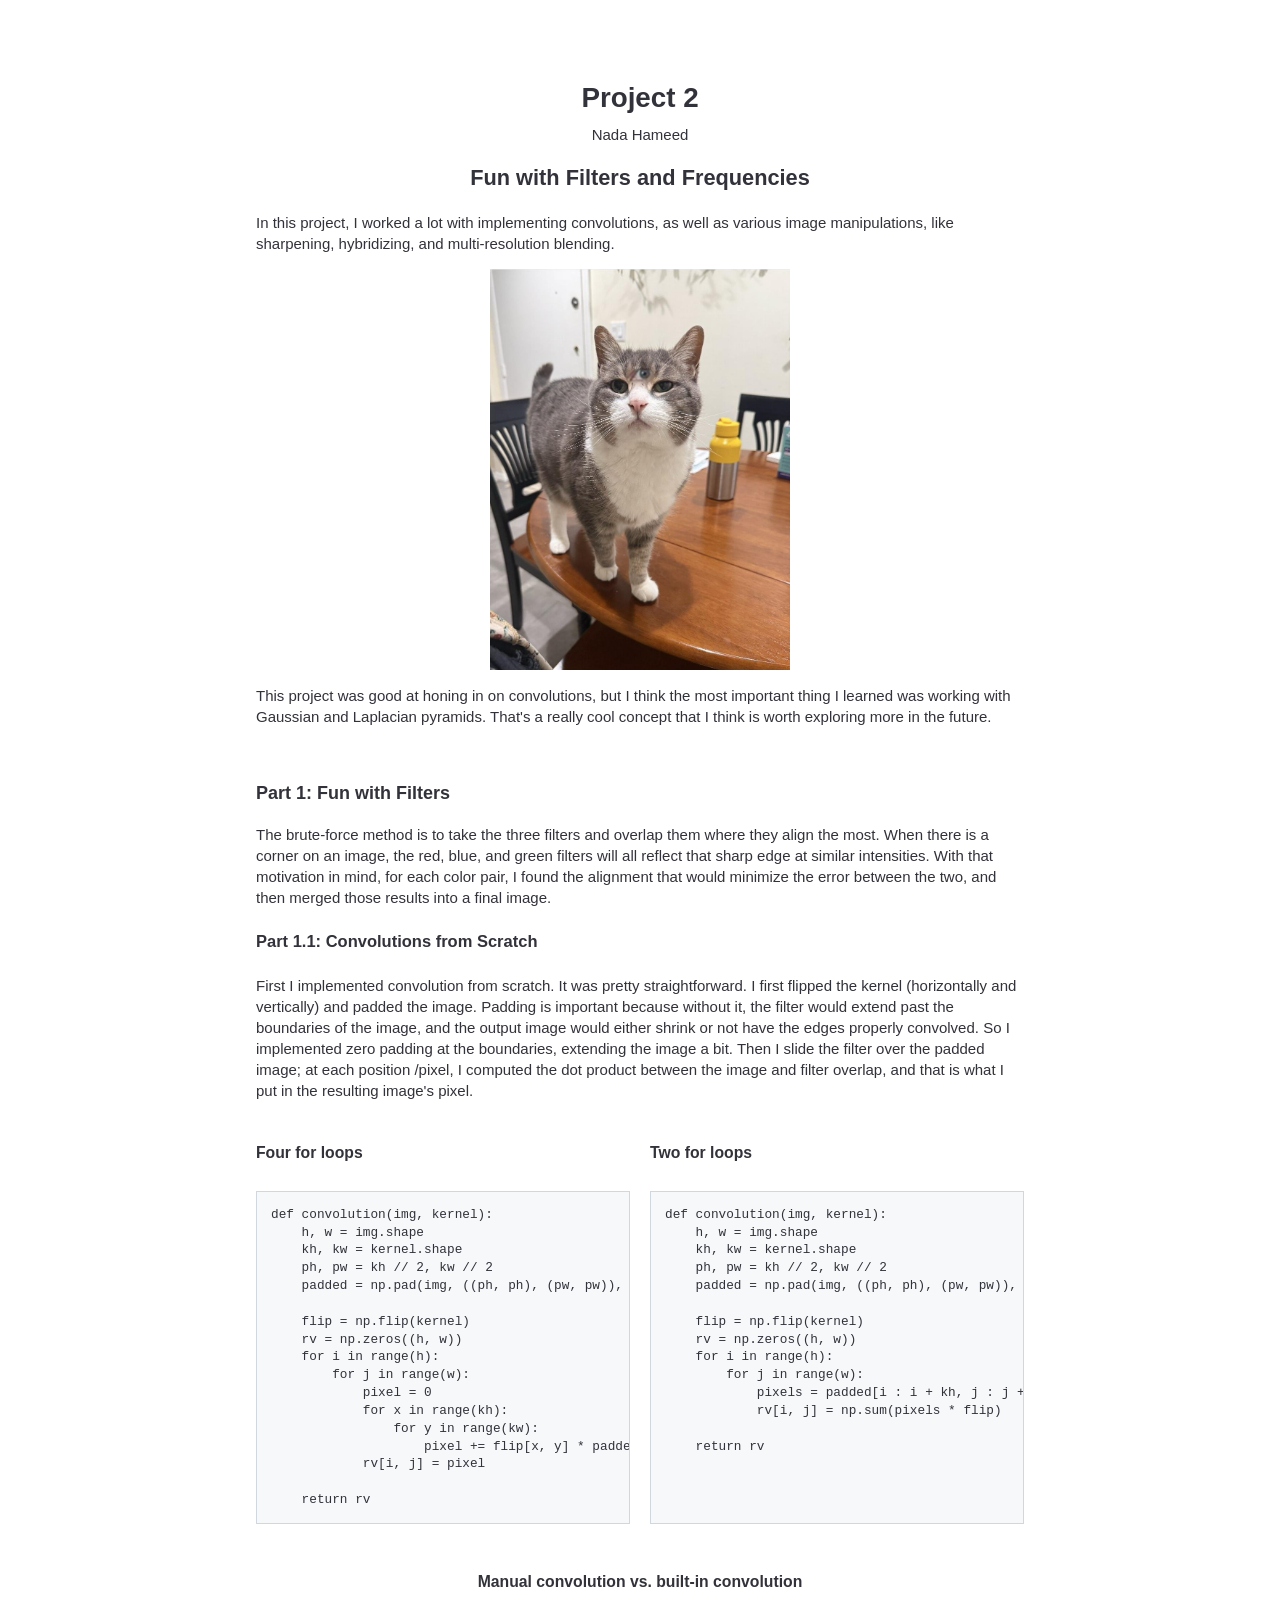
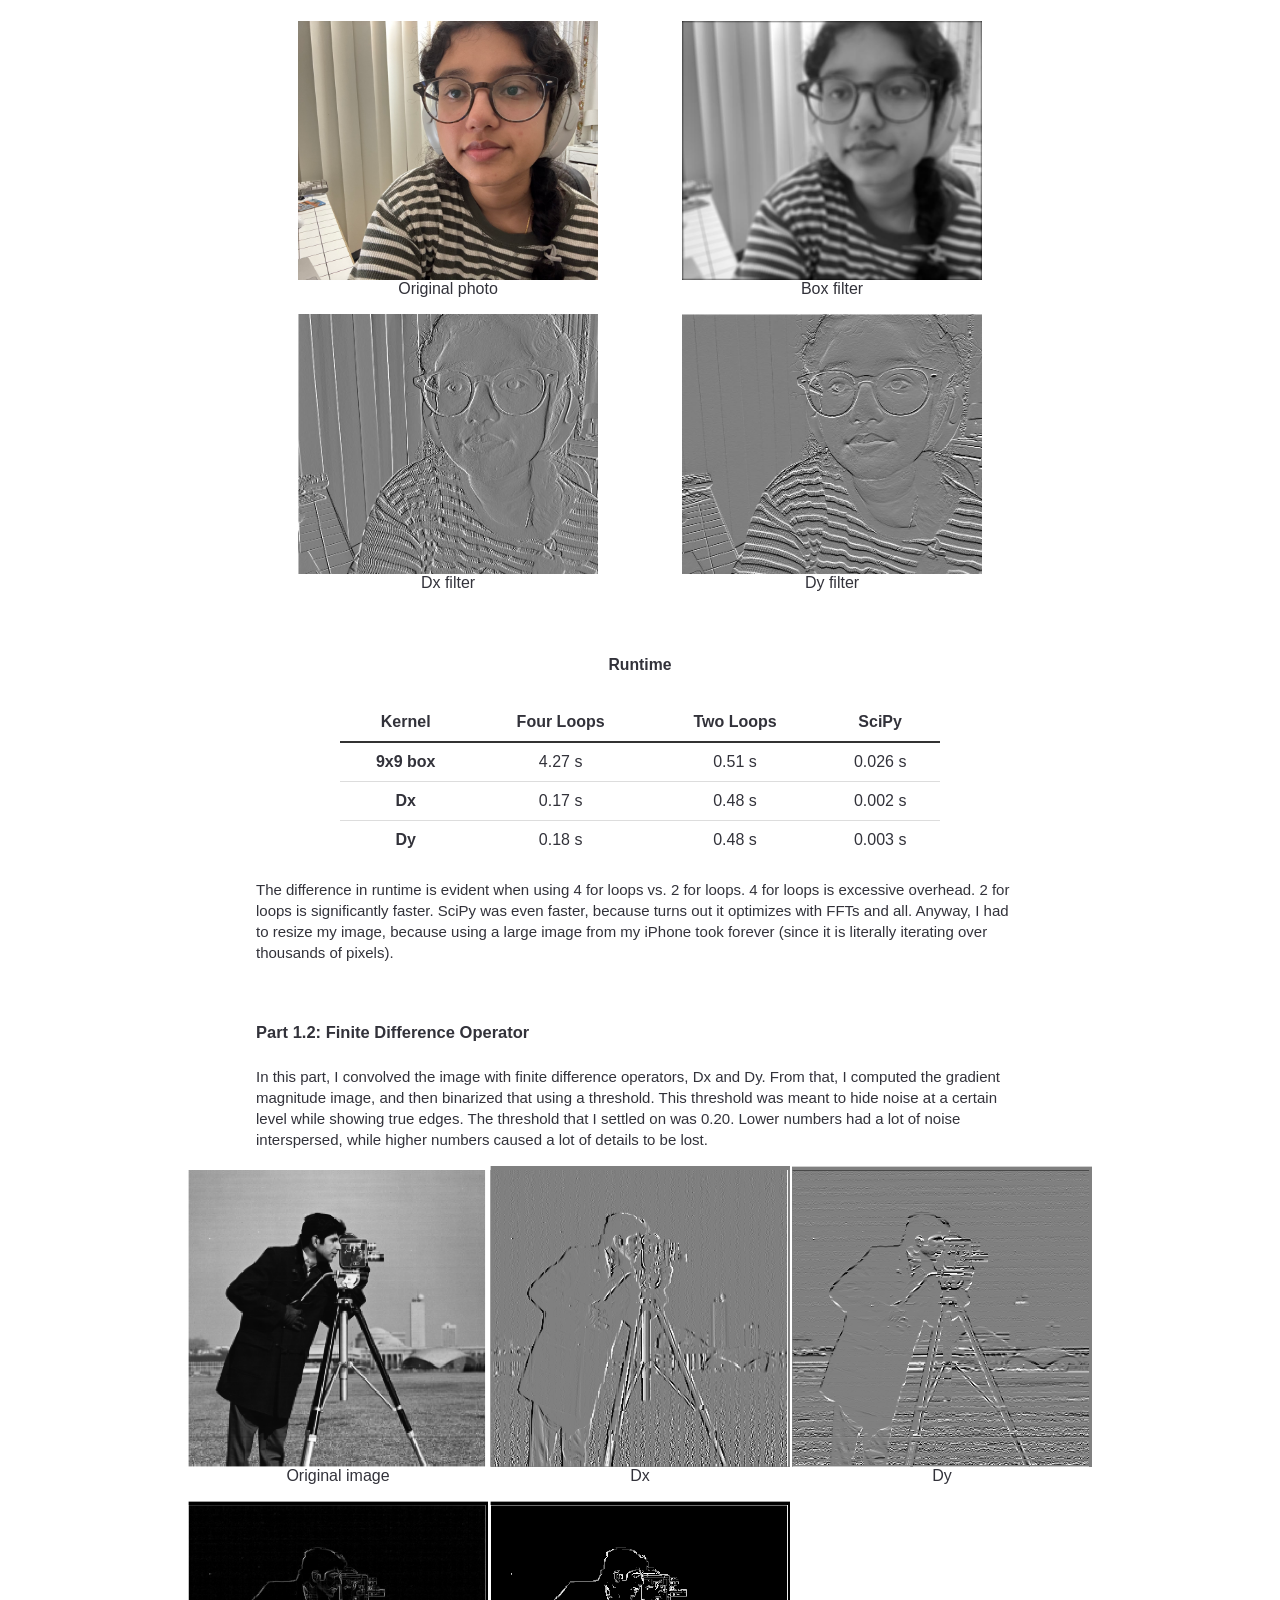
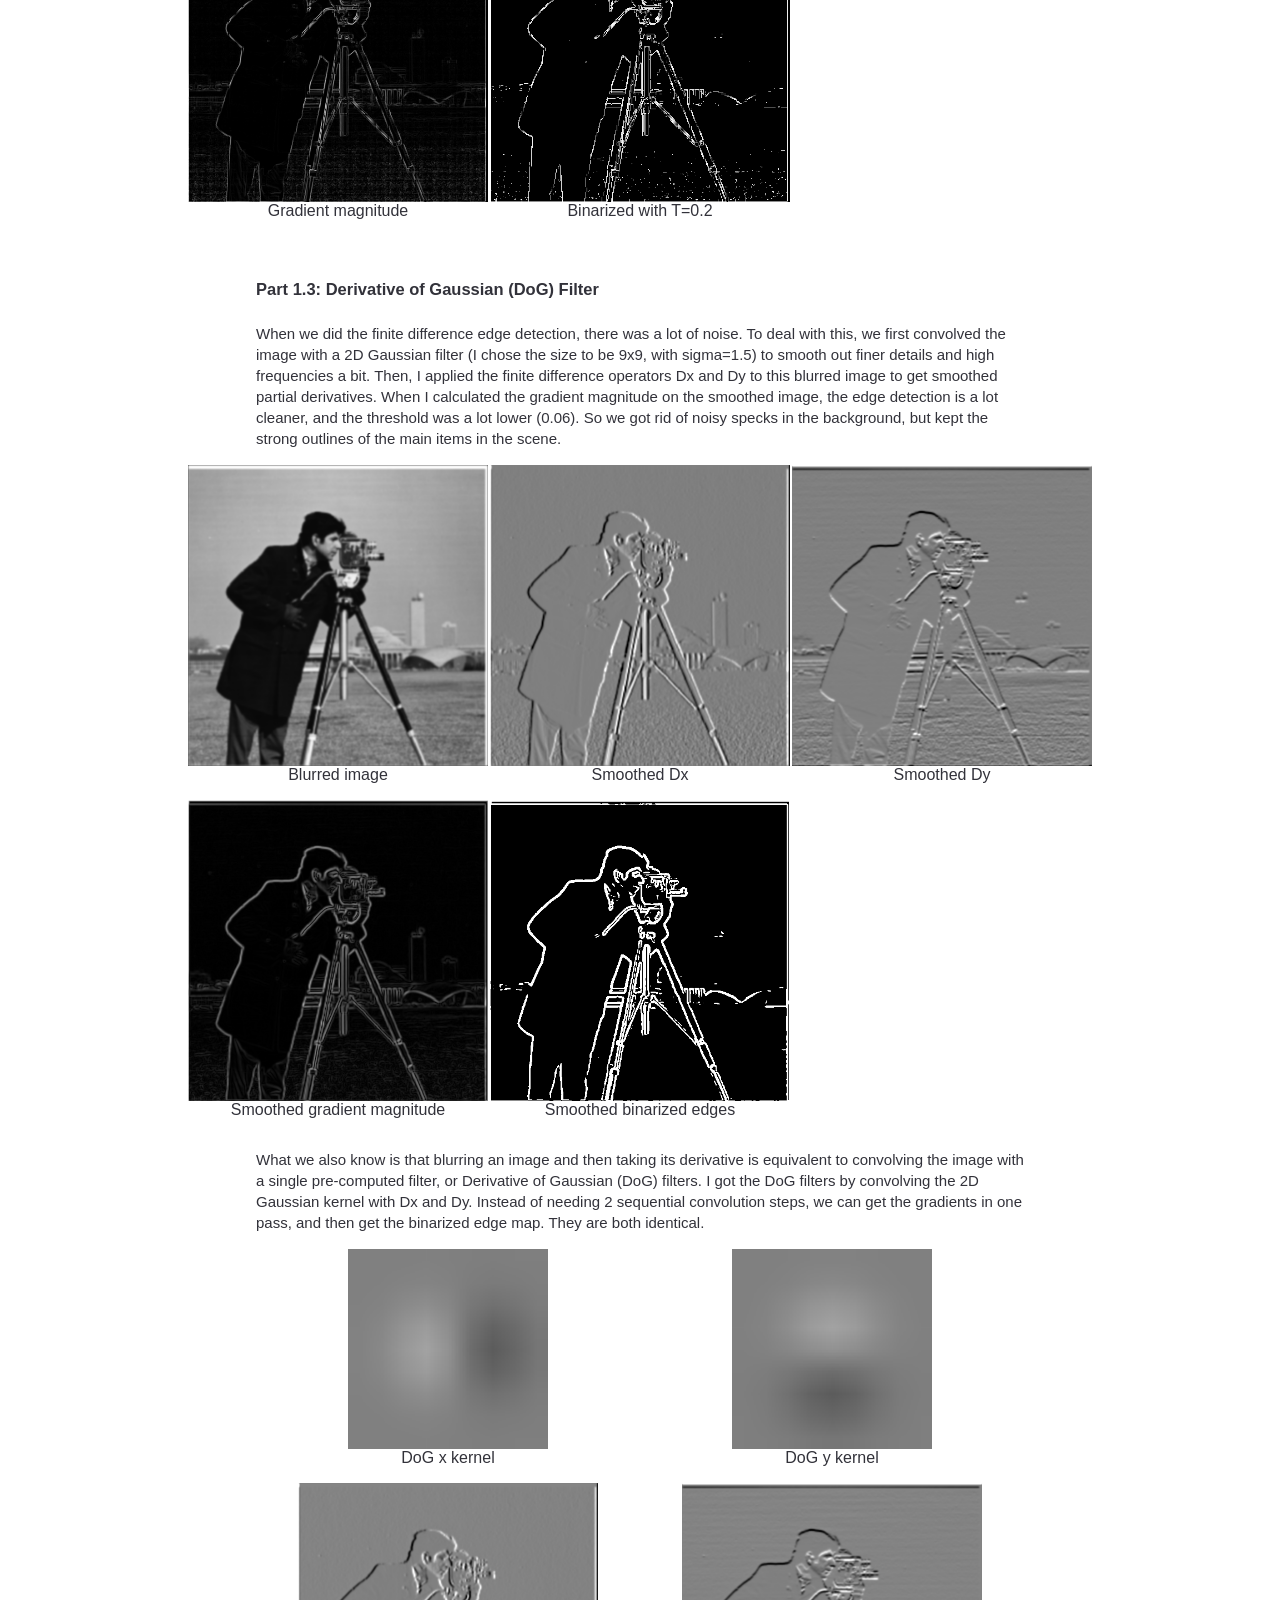
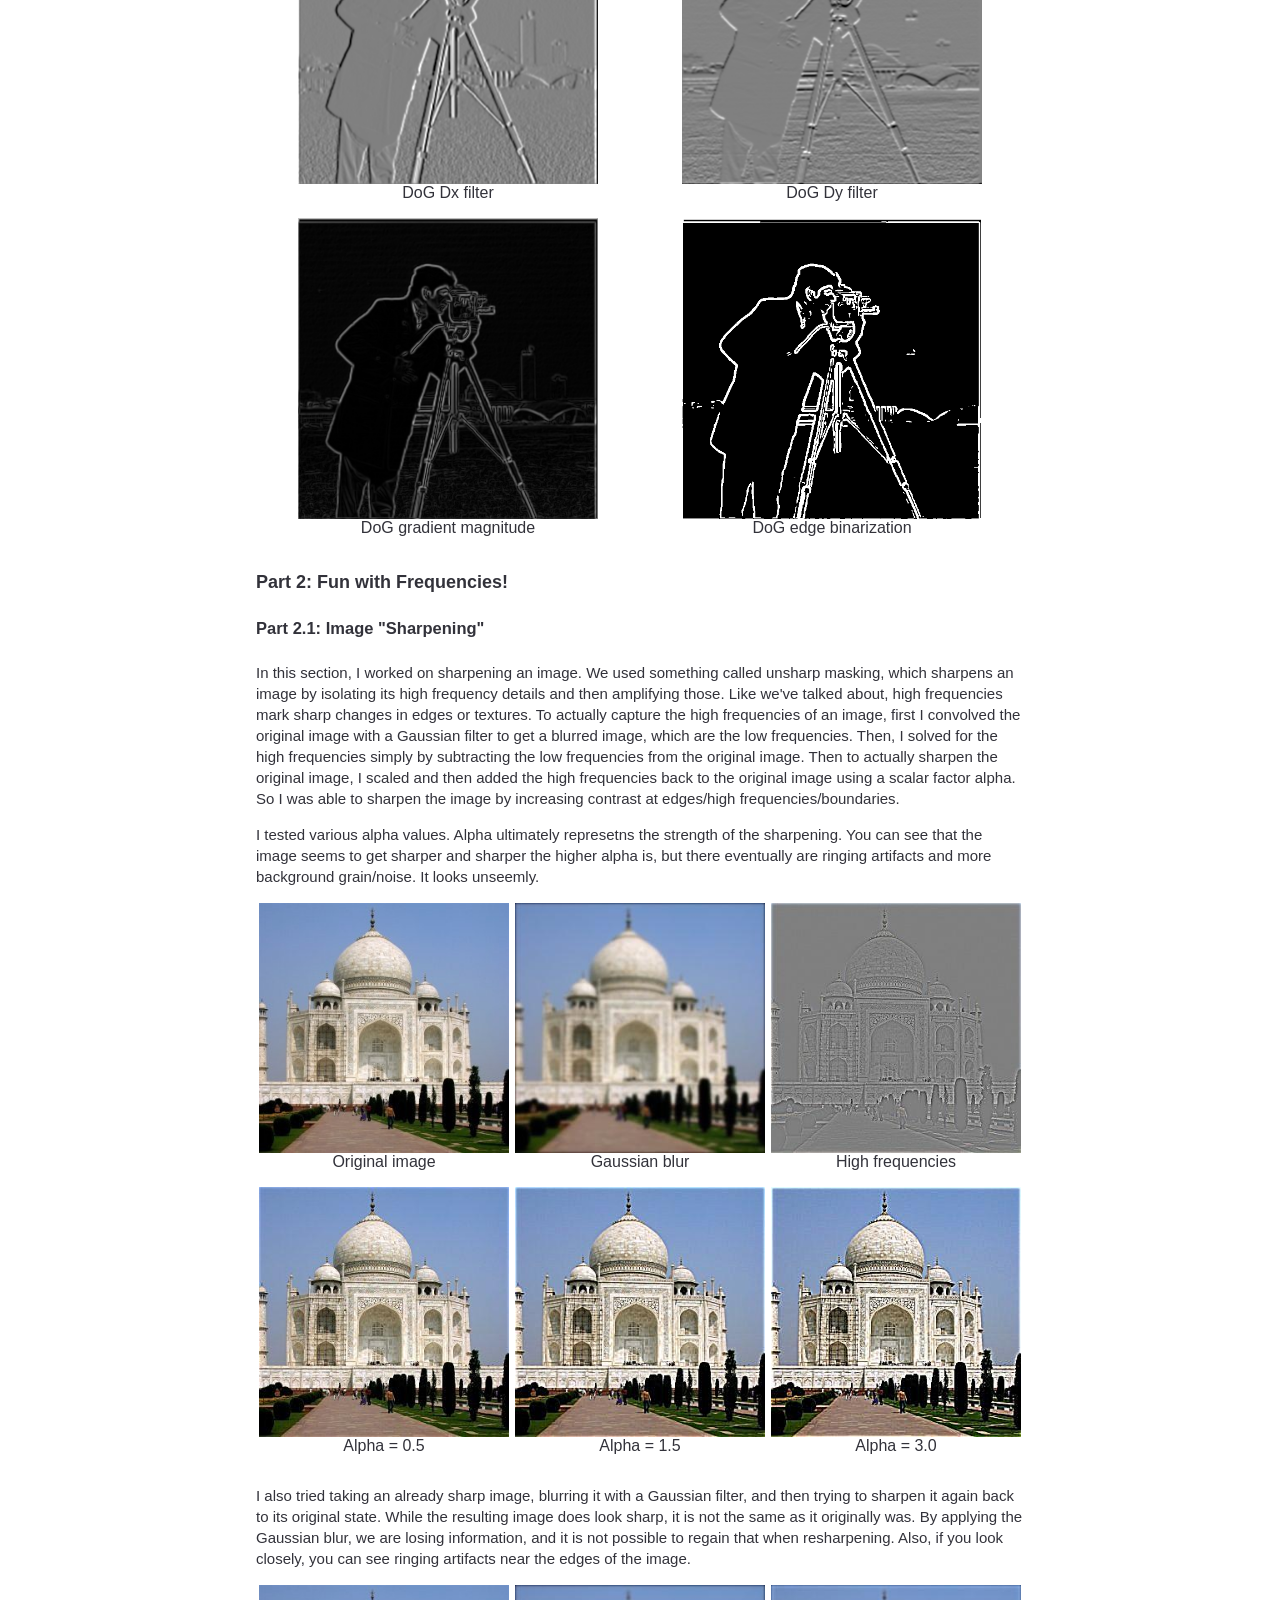
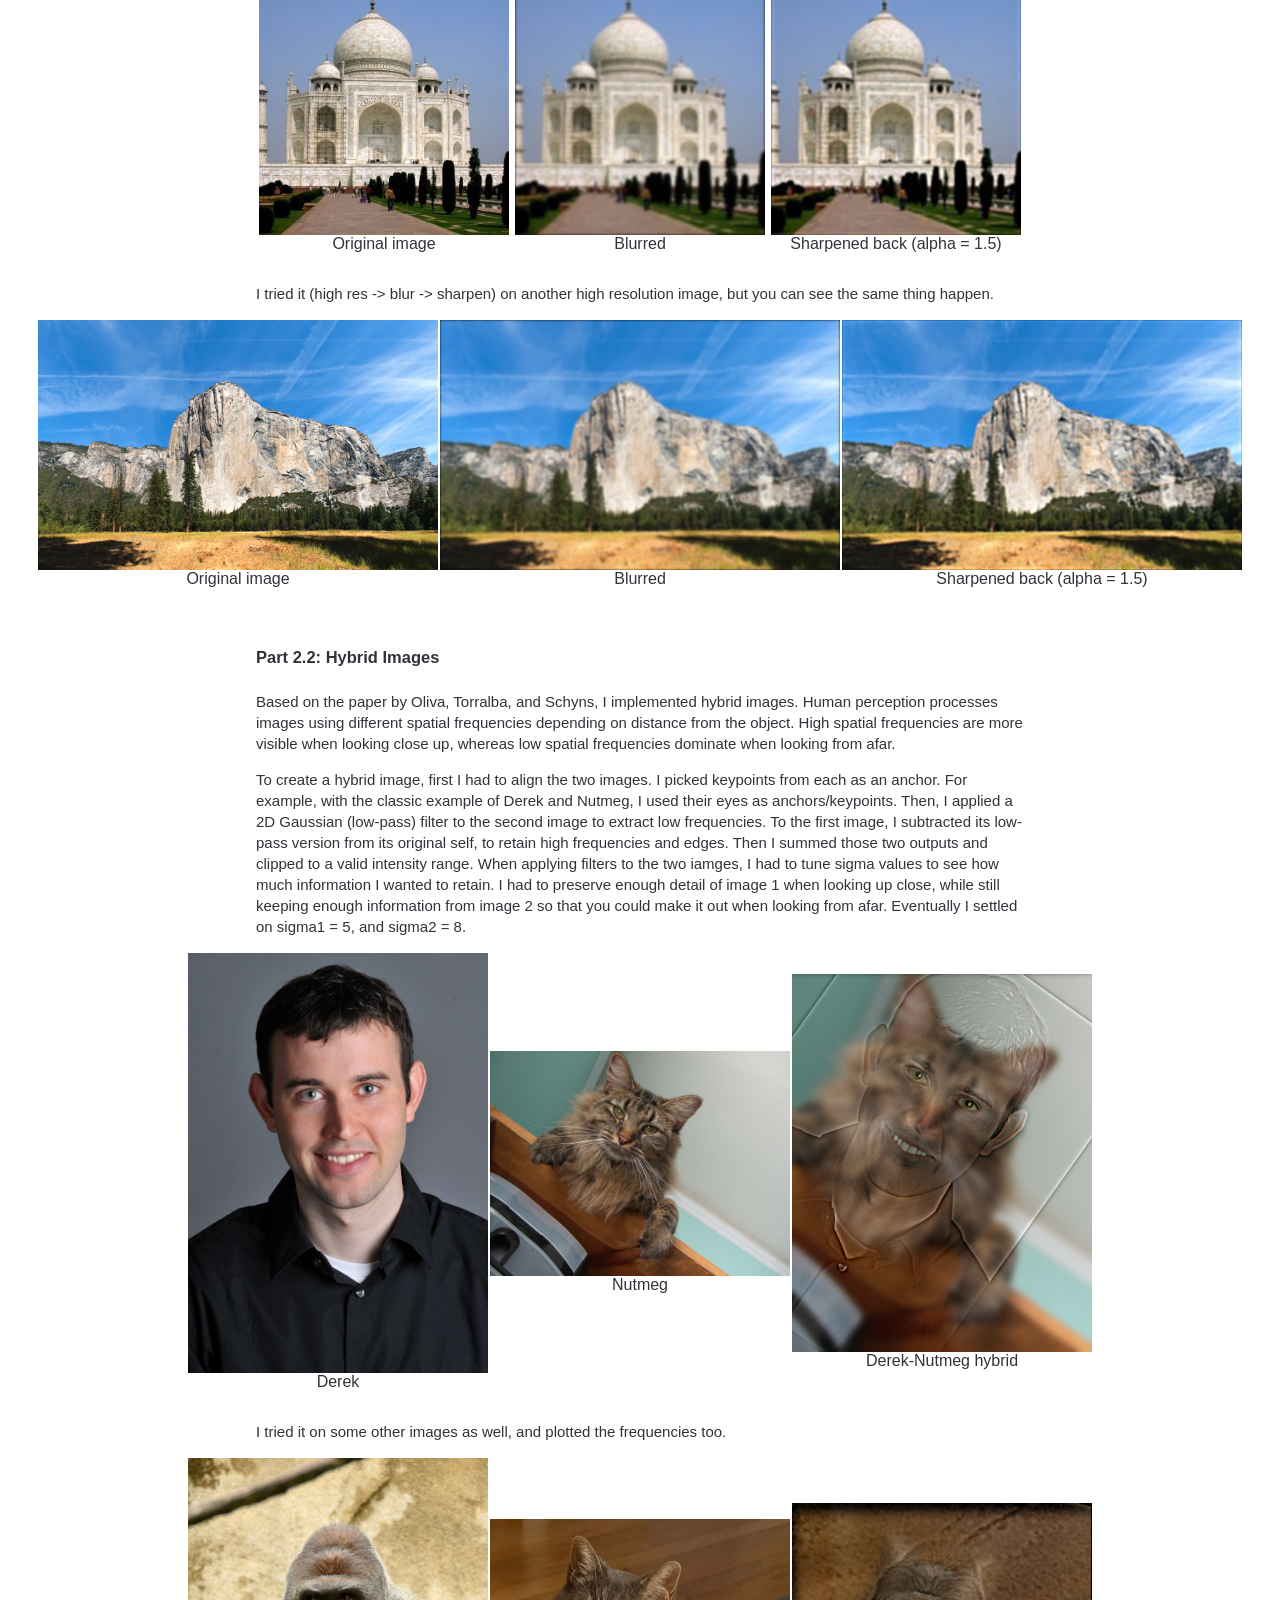
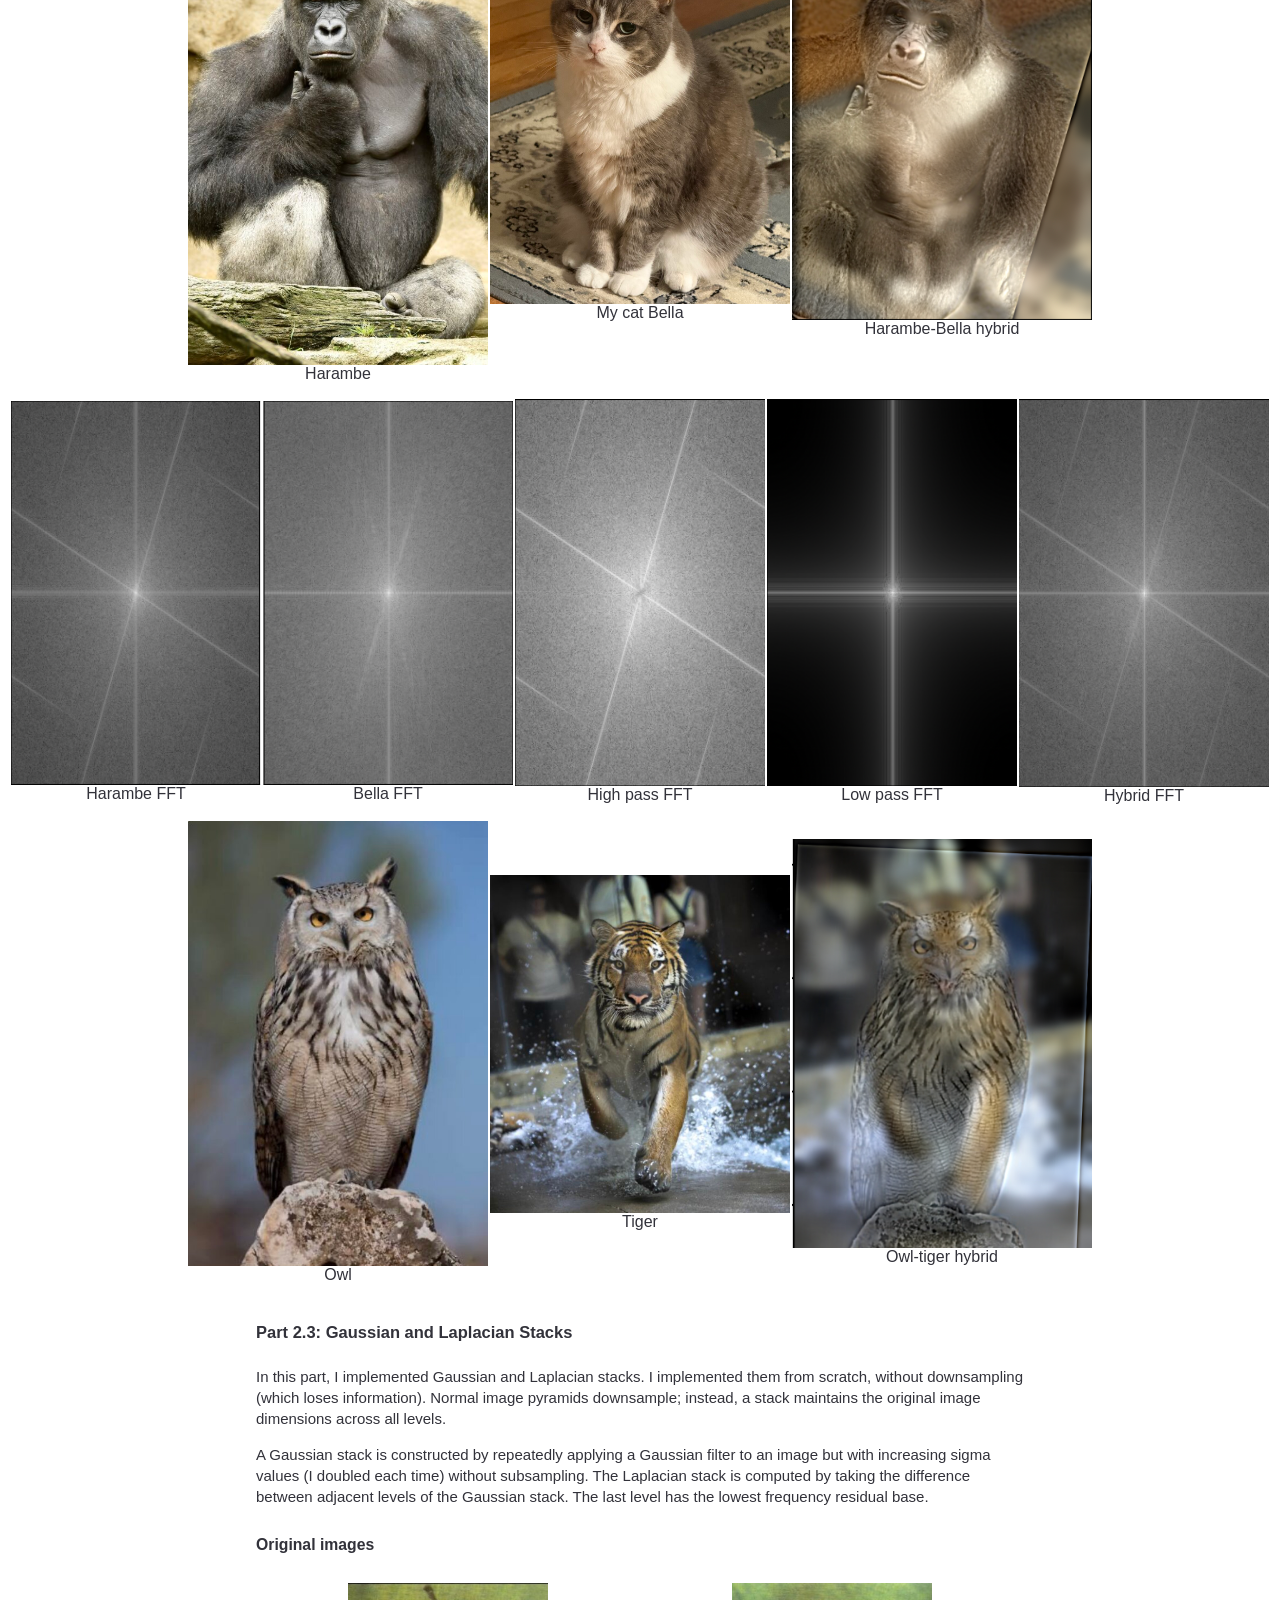
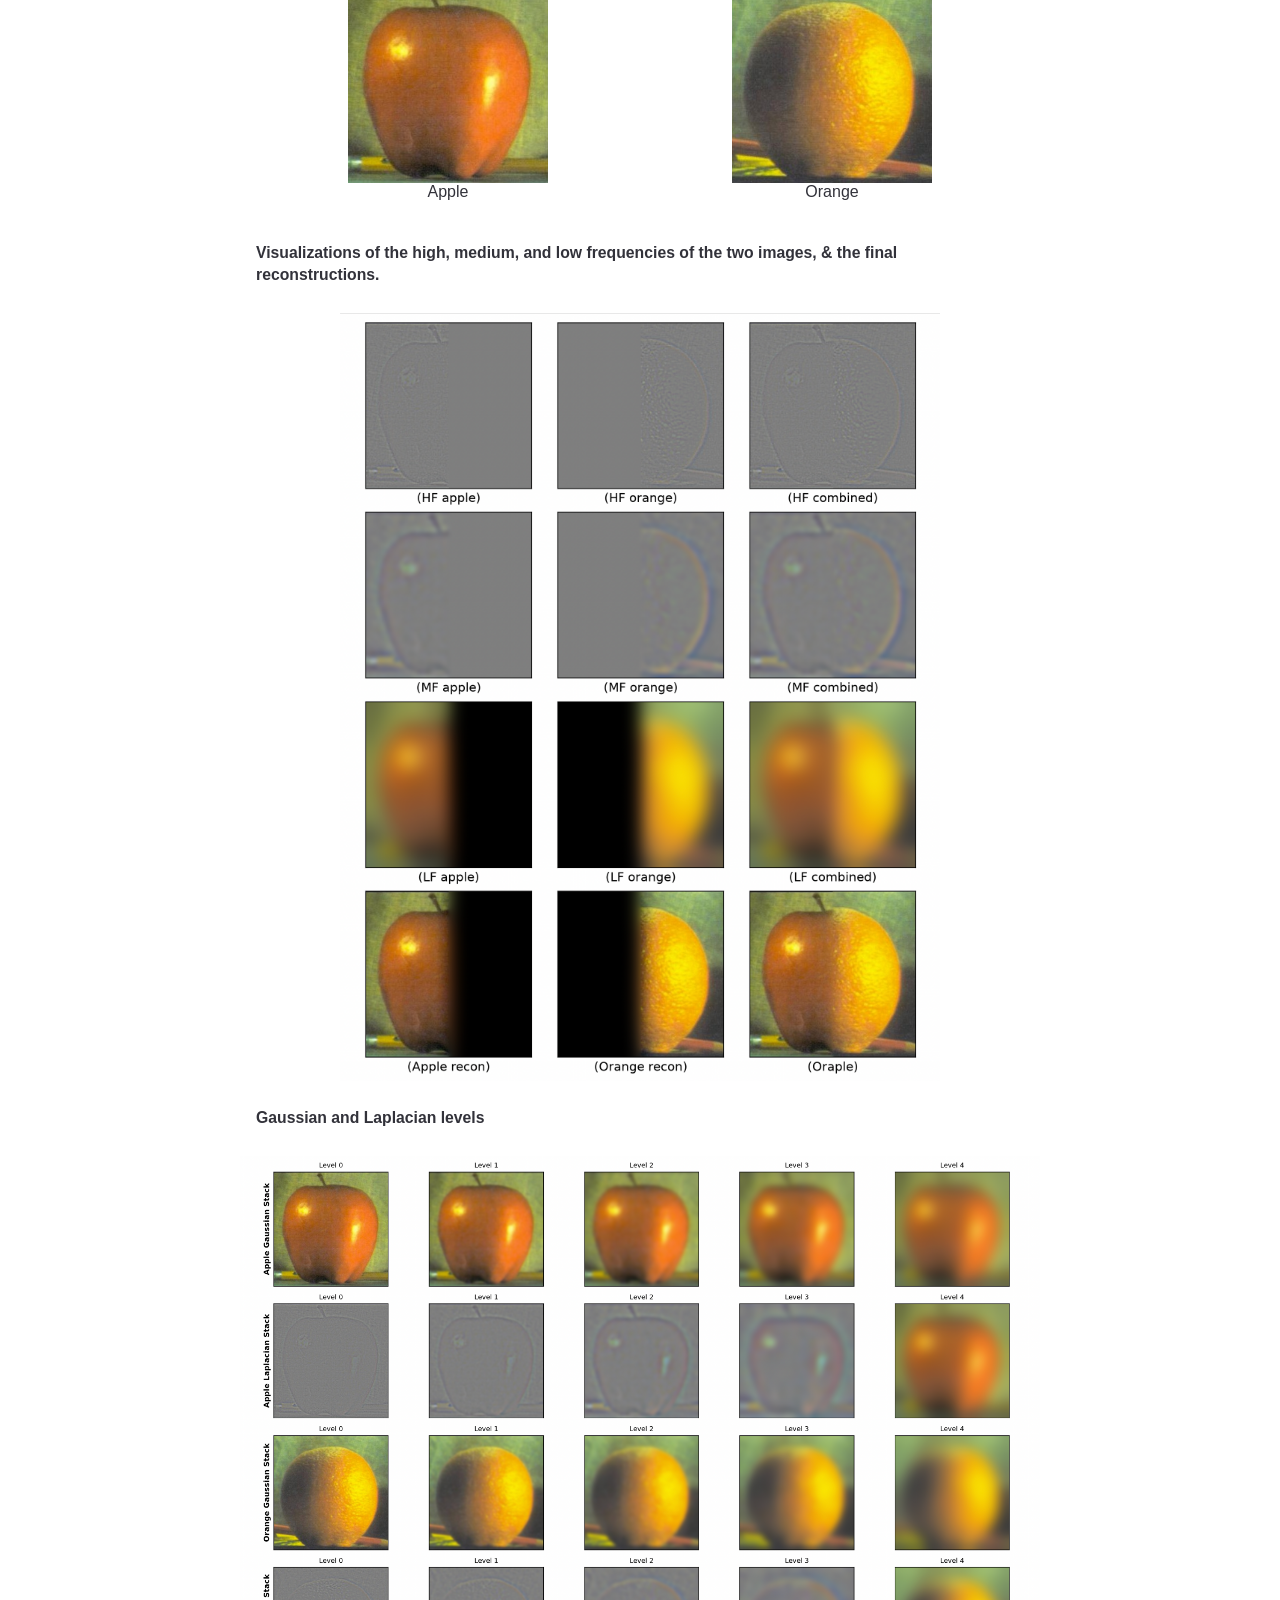
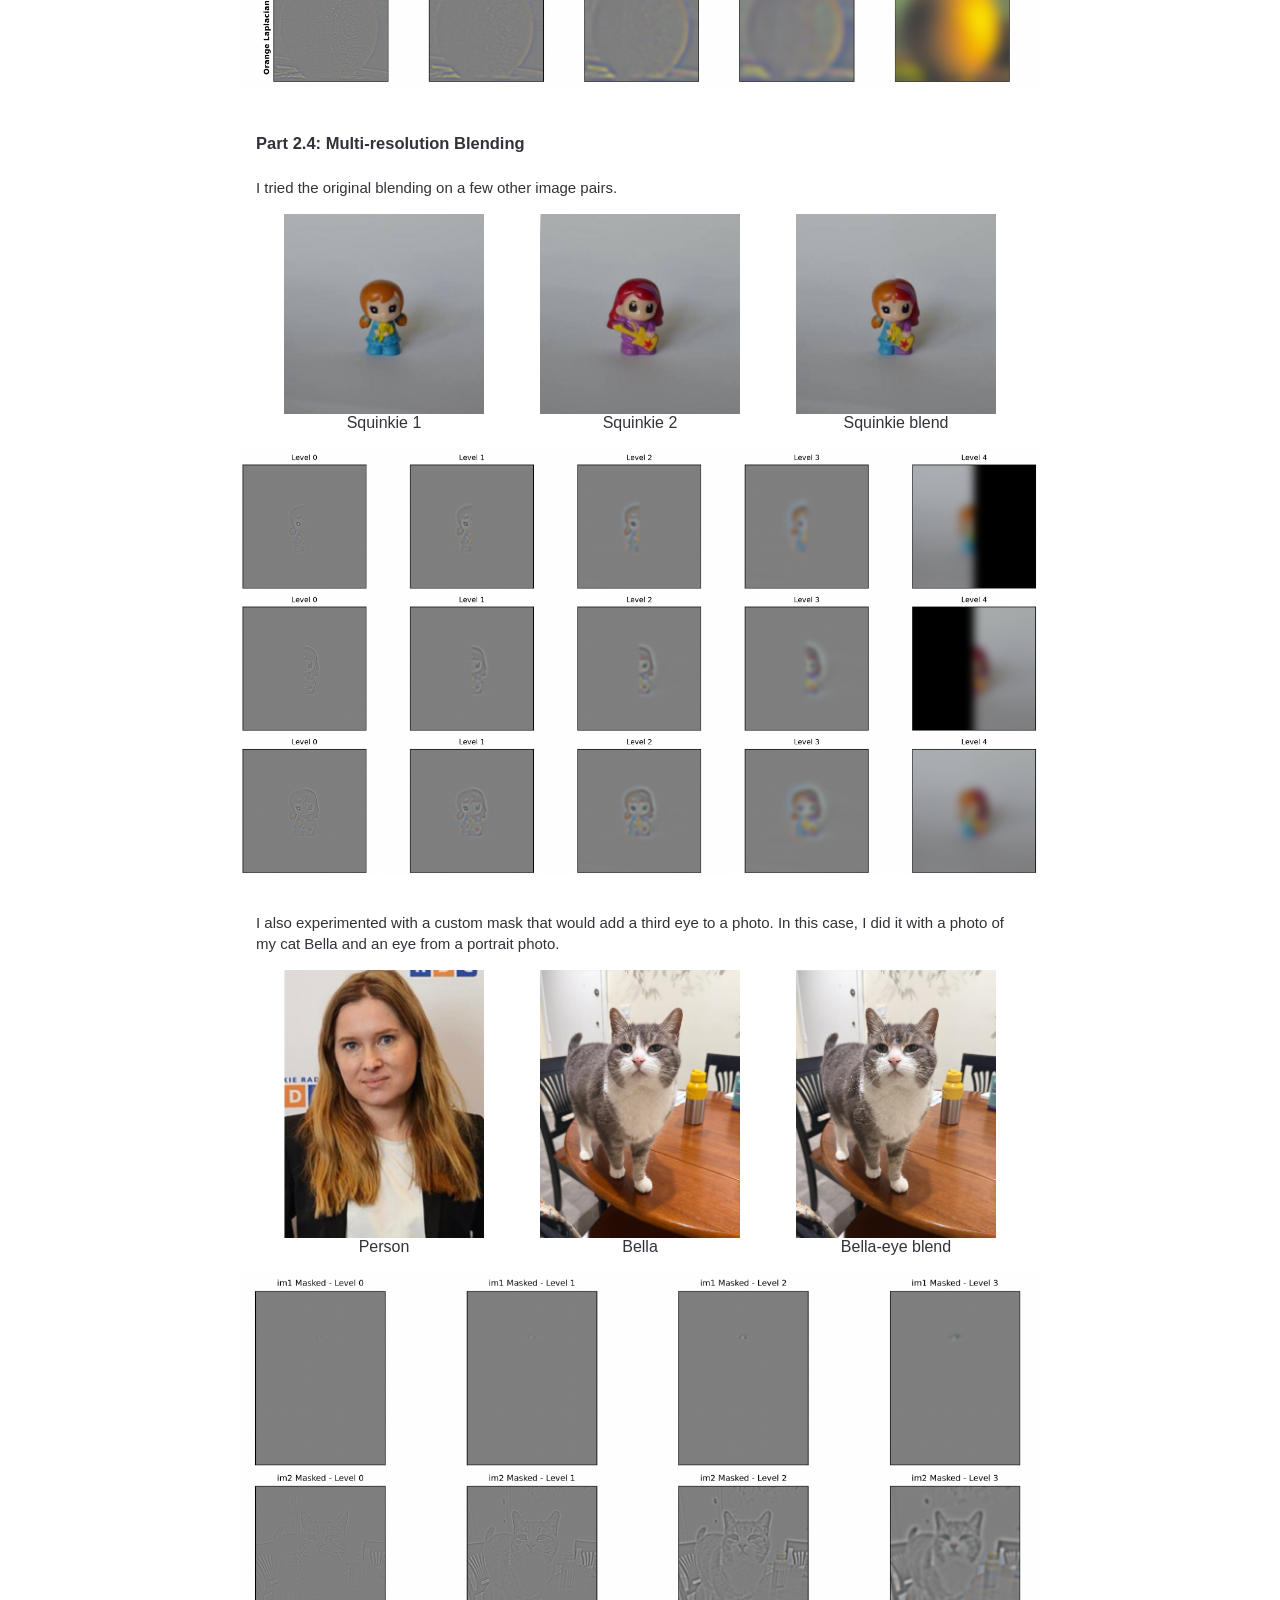
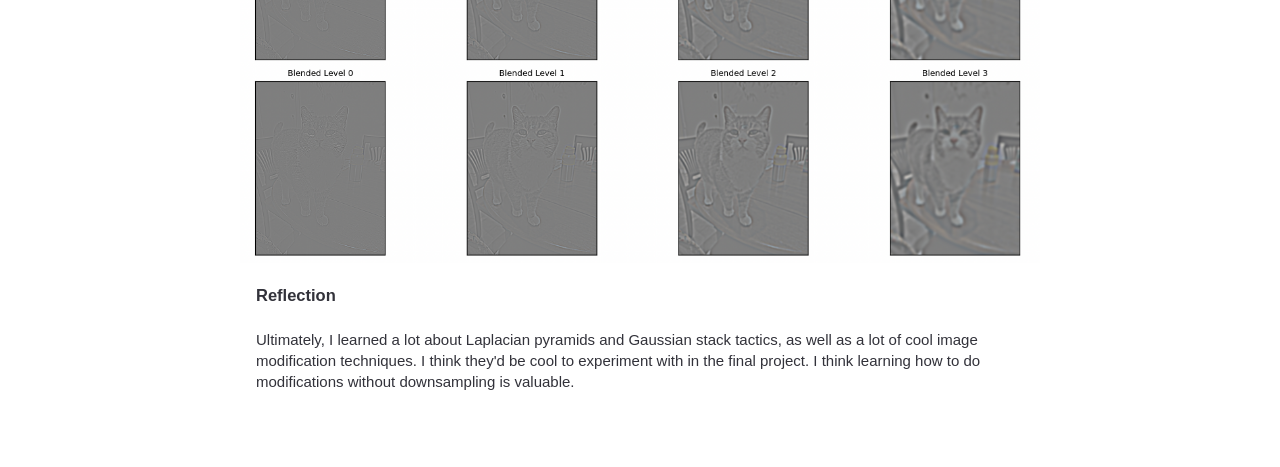
==== commit 2b40c742: "im" ====
--- a/proj2/index.html
+++ b/proj2/index.html
@@ -31,7 +31,7 @@
             </p>
 
             <div style="display: flex; justify-content: center;">
-                <img src="images/tobolsk.jpg" width="200px" />
+                <img src="images/2.4/custom_blend.jpg" width="300px" />
             </div>
 
             <p>This project was good at honing in on convolutions, but I 
